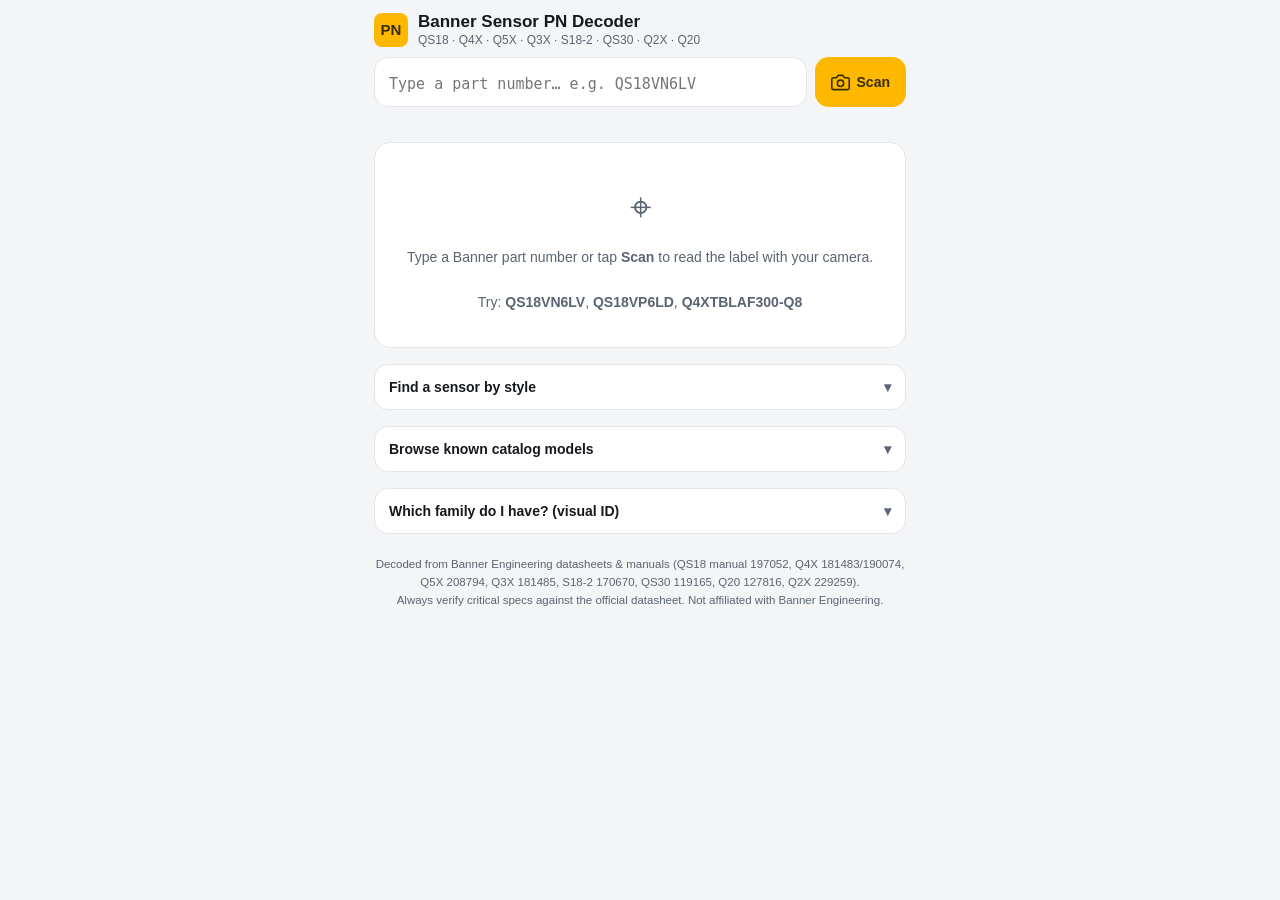
==== SensorDecoder.html @ 4985d1a1 "Rename banner-pn-decoder_2.html to SensorDecoder.html" ====
<!DOCTYPE html>
<html lang="en">
<head>
<meta charset="UTF-8">
<meta name="viewport" content="width=device-width, initial-scale=1.0, maximum-scale=1.0, user-scalable=no">
<meta name="theme-color" content="#111418">
<meta name="apple-mobile-web-app-capable" content="yes">
<meta name="apple-mobile-web-app-status-bar-style" content="black-translucent">
<meta name="apple-mobile-web-app-title" content="PN Decoder">
<title>Banner Sensor PN Decoder</title>
<style>
  :root{
    --bg:#f4f5f7; --card:#ffffff; --ink:#15181d; --ink2:#5a6472; --line:#e3e6ea;
    --accent:#ffb800; --accent-ink:#3a2e00;
    --laser:#d92f2f; --laser-bg:#fdeaea;
    --ir:#7a4fd3; --ir-bg:#f1ebfc;
    --red:#e06a10; --red-bg:#fdf0e4;
    --us:#0f7fa8; --us-bg:#e4f4fa;
    --unk:#5a6472; --unk-bg:#eef0f3;
    --ok:#1e8e4e; --warn:#b95000; --warn-bg:#fff3e8;
  }
  @media (prefers-color-scheme: dark){
    :root{
      --bg:#0f1216; --card:#191e25; --ink:#eef1f5; --ink2:#98a3b1; --line:#2a323c;
      --accent:#ffb800; --accent-ink:#3a2e00;
      --laser:#ff6b6b; --laser-bg:#3a1d1d;
      --ir:#b394f2; --ir-bg:#2a2140;
      --red:#ffa050; --red-bg:#3a2a18;
      --us:#5cc4e8; --us-bg:#15303c;
      --unk:#98a3b1; --unk-bg:#232a33;
      --ok:#4ecb7f; --warn:#ffb173; --warn-bg:#3a2a18;
    }
  }
  *{box-sizing:border-box; -webkit-tap-highlight-color:transparent;}
  html,body{margin:0; padding:0; background:var(--bg); color:var(--ink);
    font-family:-apple-system,BlinkMacSystemFont,"Segoe UI",Roboto,Helvetica,Arial,sans-serif;}
  .wrap{max-width:560px; margin:0 auto; padding:0 14px 60px;}
  header{position:sticky; top:0; z-index:10; background:var(--bg);
    padding:calc(env(safe-area-inset-top,0px) + 12px) 0 10px;}
  .brand{display:flex; align-items:center; gap:10px; margin-bottom:10px;}
  .logo{width:34px;height:34px;border-radius:8px;background:var(--accent);
    display:flex;align-items:center;justify-content:center;font-weight:800;color:var(--accent-ink);font-size:15px;}
  .brand h1{font-size:17px;margin:0;font-weight:700;}
  .brand .sub{font-size:12px;color:var(--ink2);margin-top:1px;}
  .inputrow{display:flex; gap:8px;}
  .field{flex:1; position:relative;}
  input#pn{width:100%; font-size:19px; font-weight:600; letter-spacing:.5px;
    padding:13px 38px 13px 14px; border-radius:14px; border:1.5px solid var(--line);
    background:var(--card); color:var(--ink); outline:none; text-transform:uppercase;
    font-family:ui-monospace,SFMono-Regular,Menlo,monospace;}
  input#pn:focus{border-color:var(--accent);}
  input#pn::placeholder{ text-transform:none; font-family:inherit; font-weight:400; font-size:15px; letter-spacing:0;}
  .clearbtn{position:absolute; right:6px; top:50%; transform:translateY(-50%);
    border:0; background:var(--unk-bg); color:var(--ink2); width:26px;height:26px;border-radius:50%;
    font-size:14px; display:none; align-items:center; justify-content:center;}
  .scanbtn{border:0; border-radius:14px; background:var(--accent); color:var(--accent-ink);
    font-weight:700; font-size:14px; padding:0 16px; display:flex; align-items:center; gap:7px;}
  .scanbtn svg{width:19px;height:19px;}
  .hint{font-size:12px; color:var(--ink2); margin:8px 2px 0;}
  .card{background:var(--card); border:1px solid var(--line); border-radius:16px;
    padding:16px; margin-top:14px;}
  .famline{display:flex; align-items:center; gap:8px; flex-wrap:wrap; margin-bottom:4px;}
  .famname{font-weight:700; font-size:15px;}
  .badge{font-size:11px; font-weight:700; padding:3px 8px; border-radius:20px;}
  .badge.ok{background:color-mix(in srgb, var(--ok) 15%, transparent); color:var(--ok);}
  .badge.gen{background:var(--unk-bg); color:var(--ink2);}
  .famdesc{font-size:12.5px; color:var(--ink2); margin-bottom:12px; line-height:1.45;}
  .tiles{display:grid; grid-template-columns:1fr; gap:8px;}
  @media(min-width:400px){ .tiles{grid-template-columns:1fr 1fr;} .tile.mode{grid-column:1 / -1;} }
  .tile{border-radius:13px; padding:11px 13px; background:var(--unk-bg); border:1px solid transparent;}
  .tile .k{font-size:10.5px; font-weight:700; letter-spacing:.8px; text-transform:uppercase; opacity:.75; margin-bottom:3px;}
  .tile .v{font-size:17px; font-weight:750; line-height:1.25;}
  .tile .d{font-size:12px; margin-top:2px; opacity:.8;}
  .tile.mode{background:color-mix(in srgb, var(--accent) 14%, var(--card)); border-color:color-mix(in srgb, var(--accent) 40%, transparent);}
  .tile.light-laser{background:var(--laser-bg); color:var(--laser);}
  .tile.light-ir{background:var(--ir-bg); color:var(--ir);}
  .tile.light-red{background:var(--red-bg); color:var(--red);}
  .tile.light-us{background:var(--us-bg); color:var(--us);}
  .tile.light-unk{background:var(--unk-bg); color:var(--ink2);}
  .rows{margin-top:12px; border-top:1px solid var(--line);}
  .row{display:flex; justify-content:space-between; gap:14px; padding:9px 2px; border-bottom:1px solid var(--line); font-size:13.5px;}
  .row .rk{color:var(--ink2); flex:0 0 auto;}
  .row .rv{text-align:right; font-weight:550;}
  .warnbox{margin-top:12px; background:var(--warn-bg); color:var(--warn);
    border-radius:12px; padding:10px 12px; font-size:13px; line-height:1.45;}
  .segs{display:flex; flex-wrap:wrap; gap:6px; margin-top:13px;}
  .seg{background:var(--unk-bg); border-radius:10px; padding:6px 9px; font-size:12px; line-height:1.3;}
  .seg b{font-family:ui-monospace,SFMono-Regular,Menlo,monospace; font-size:12.5px; display:block;}
  .seg span{color:var(--ink2); font-size:11px;}
  .empty{ text-align:center; color:var(--ink2); padding:34px 20px; font-size:14px; line-height:1.6;}
  .empty .big{font-size:38px; margin-bottom:8px;}
  .sugg h3, .listwrap h3{font-size:13px; margin:0 0 8px; color:var(--ink2); font-weight:650;}
  .suggitem, .modelitem{display:block; width:100%; text-align:left; border:1px solid var(--line);
    background:var(--card); border-radius:12px; padding:10px 12px; margin-bottom:7px; color:var(--ink);}
  .suggitem b, .modelitem b{font-family:ui-monospace,SFMono-Regular,Menlo,monospace; font-size:14px;}
  .suggitem span, .modelitem span{display:block; font-size:12px; color:var(--ink2); margin-top:2px;}
  details{margin-top:16px; background:var(--card); border:1px solid var(--line); border-radius:14px; padding:4px 14px;}
  details summary{font-size:14px; font-weight:650; padding:10px 0; cursor:pointer; list-style:none; display:flex; justify-content:space-between; align-items:center;}
  details summary::after{content:"▾"; color:var(--ink2);}
  details[open] summary::after{content:"▴";}
  details .inner{padding:2px 0 12px;}
  .famhelp p{font-size:13px; line-height:1.55; margin:0 0 10px; color:var(--ink);}
  .famhelp b{color:var(--ink);}
  .searchbox{width:100%; padding:9px 12px; font-size:14px; border-radius:10px; border:1px solid var(--line);
    background:var(--bg); color:var(--ink); outline:none; margin-bottom:9px;}
  footer{margin-top:22px; font-size:11.5px; color:var(--ink2); line-height:1.55; text-align:center;}
  /* doc links */
  .links{display:flex; gap:8px; margin-top:13px; flex-wrap:wrap;}
  .linkbtn{flex:1 1 45%; text-align:center; text-decoration:none; font-size:13px; font-weight:650;
    padding:11px 10px; border-radius:12px; background:var(--unk-bg); color:var(--ink);
    border:1px solid var(--line); white-space:nowrap;}
  /* finder chips */
  .chips{display:flex; flex-wrap:wrap; gap:6px; margin:4px 0 2px;}
  .chip{border:1px solid var(--line); background:var(--card); color:var(--ink2);
    border-radius:20px; padding:6px 12px; font-size:12.5px; font-weight:600;}
  .chip.on{background:var(--accent); color:var(--accent-ink); border-color:var(--accent);}
  .grouplabel{font-size:10.5px; font-weight:700; letter-spacing:.7px; text-transform:uppercase;
    color:var(--ink2); margin:12px 2px 5px;}
  .patternbox{background:var(--unk-bg); border-radius:12px; padding:10px 12px;
    font-size:12.5px; line-height:1.6; margin:12px 0 10px; color:var(--ink);}
  .patternbox code{font-family:ui-monospace,SFMono-Regular,Menlo,monospace; font-weight:700; font-size:12px;}
  .patternbox .pl{color:var(--ink2);}
  .findercount{font-size:12px; color:var(--ink2); margin:4px 2px 8px;}
  /* history chips */
  .hist{display:flex; gap:6px; overflow-x:auto; margin-top:9px; padding-bottom:2px; scrollbar-width:none;}
  .hist::-webkit-scrollbar{display:none;}
  .hist button{flex:0 0 auto; border:1px solid var(--line); background:var(--card); color:var(--ink2);
    border-radius:20px; padding:5px 11px; font-size:12px; font-family:ui-monospace,Menlo,monospace;}
  /* scanner overlay */
  #scanner{position:fixed; inset:0; background:#000; z-index:100; display:none; flex-direction:column;}
  #scanner.open{display:flex;}
  #scanner video{position:absolute; inset:0; width:100%; height:100%; object-fit:cover;}
  .shade{position:absolute; left:0; right:0; background:rgba(0,0,0,.55);}
  .shade.top{top:0; height:39%;}
  .shade.bot{bottom:0; height:39%;}
  .shade.left{top:39%; height:22%; left:0; width:5%;}
  .shade.right{top:39%; height:22%; right:0; width:5%; left:auto;}
  .guide{position:absolute; top:39%; left:5%; width:90%; height:22%;
    border:2.5px solid var(--accent); border-radius:12px;}
  .scanui{position:absolute; left:0; right:0; bottom:0; padding:0 20px calc(env(safe-area-inset-bottom,0px) + 26px);
    display:flex; flex-direction:column; align-items:center; gap:14px;}
  #scanstatus{color:#fff; font-size:13.5px; text-align:center; background:rgba(0,0,0,.55);
    padding:8px 14px; border-radius:20px; max-width:92%;}
  .snap{width:72px; height:72px; border-radius:50%; border:5px solid #fff; background:var(--accent);}
  .snap:disabled{opacity:.5;}
  .closescan{position:absolute; top:calc(env(safe-area-inset-top,0px) + 14px); right:16px;
    width:38px; height:38px; border-radius:50%; border:0; background:rgba(0,0,0,.55); color:#fff; font-size:17px;}
  .scantip{position:absolute; top:calc(env(safe-area-inset-top,0px) + 18px); left:16px; right:66px;
    color:#fff; font-size:13px; text-shadow:0 1px 3px rgba(0,0,0,.8);}
</style>
</head>
<body>
<div class="wrap">
  <header>
    <div class="brand">
      <div class="logo">PN</div>
      <div>
        <h1>Banner Sensor PN Decoder</h1>
        <div class="sub">QS18 · Q4X · Q5X · Q3X · S18-2 · QS30 · Q2X · Q20</div>
      </div>
    </div>
    <div class="inputrow">
      <div class="field">
        <input id="pn" placeholder="Type a part number… e.g. QS18VN6LV" autocomplete="off" autocorrect="off" autocapitalize="characters" spellcheck="false">
        <button class="clearbtn" id="clearbtn" aria-label="Clear">✕</button>
      </div>
      <button class="scanbtn" id="scanopen">
        <svg viewBox="0 0 24 24" fill="none" stroke="currentColor" stroke-width="2" stroke-linecap="round" stroke-linejoin="round"><path d="M23 19a2 2 0 0 1-2 2H3a2 2 0 0 1-2-2V8a2 2 0 0 1 2-2h4l2-3h6l2 3h4a2 2 0 0 1 2 2z"/><circle cx="12" cy="13" r="4"/></svg>
        Scan
      </button>
    </div>
    <div class="hist" id="hist"></div>
  </header>

  <div id="out"></div>

  <details id="finder">
    <summary>Find a sensor by style</summary>
    <div class="inner">
      <div class="grouplabel">Sensing style</div><div class="chips" data-group="style"></div>
      <div class="grouplabel">Light source</div><div class="chips" data-group="light"></div>
      <div class="grouplabel">Output</div><div class="chips" data-group="out"></div>
      <div class="grouplabel">Family</div><div class="chips" data-group="fam"></div>
      <div class="grouplabel">Connection</div><div class="chips" data-group="conn"></div>
      <div id="patternhint"></div>
      <div class="findercount" id="findercount"></div>
      <div id="finderresults"></div>
    </div>
  </details>

  <details id="browse">
    <summary>Browse known catalog models</summary>
    <div class="inner listwrap">
      <input class="searchbox" id="modelsearch" placeholder="Filter… e.g. laser, retro, QS18, FF" autocomplete="off">
      <div id="modellist"></div>
    </div>
  </details>

  <details>
    <summary>Which family do I have? (visual ID)</summary>
    <div class="inner famhelp">
      <p><b>QS18</b> — small rectangular “wedge” body with an 18 mm threaded lens nose (fits M18 brackets). No display. The workhorse mini photoelectric.</p>
      <p><b>S18-2</b> — smooth 18 mm threaded plastic <b>barrel/cylinder</b> with lock nuts, lens on the end face.</p>
      <p><b>Q4X</b> — blocky right-angle body in polished <b>stainless steel</b> with an angled face carrying a red digit display and 3 buttons.</p>
      <p><b>Q5X</b> — like a <b>larger black-plastic Q4X</b>: display + 3 buttons, bright laser spot, rotatable M12 base.</p>
      <p><b>Q3X</b> — the <b>smallest of the display trio</b>: compact metal-look rectangle, small red display, 2 buttons.</p>
      <p><b>QS30</b> — mid-size rectangular WORLD-BEAM “flat-pack”, big front lens pair, much larger than QS18, no display.</p>
      <p><b>Q2X</b> — <b>miniature</b> flat rectangle (thumbnail-size), thin cable or M8 pigtail, no display.</p>
      <p><b>Q20</b> — small flat low-cost rectangle, between Q2X and QS18 in size, side mounting holes, no display.</p>
    </div>
  </details>

  <footer>
    Decoded from Banner Engineering datasheets &amp; manuals (QS18 manual 197052, Q4X 181483/190074, Q5X 208794, Q3X 181485, S18-2 170670, QS30 119165, Q20 127816, Q2X 229259).<br>
    Always verify critical specs against the official datasheet. Not affiliated with Banner Engineering.
  </footer>
</div>

<div id="scanner">
  <video id="video" playsinline autoplay muted></video>
  <div class="shade top"></div><div class="shade bot"></div><div class="shade left"></div><div class="shade right"></div>
  <div class="guide"></div>
  <div class="scantip">Line the printed model number up inside the box, hold steady, then tap the button.</div>
  <button class="closescan" id="scanclose">✕</button>
  <div class="scanui">
    <div id="scanstatus">Starting camera…</div>
    <button class="snap" id="snap" aria-label="Capture"></button>
  </div>
</div>

<script>
"use strict";
/* ================= LIGHT SOURCE HELPERS ================= */
const L = {
  IR: (nm) => ({kind:'ir', label:'Infrared LED', detail:(nm?nm+' nm · ':'')+'invisible beam'}),
  RED: (nm) => ({kind:'red', label:'Visible red LED', detail:(nm?nm+' nm':'red LED')}),
  L1: (nm) => ({kind:'laser', label:'LASER · Class 1', detail:(nm||655)+' nm visible red'}),
  L2: (nm) => ({kind:'laser', label:'LASER · Class 2', detail:(nm||655)+' nm visible red'}),
  US: () => ({kind:'us', label:'Ultrasonic', detail:'sound waves — no light'}),
  UNK: () => ({kind:'unk', label:'See datasheet', detail:'light source varies'})
};

/* ================= QS18 DATA ================= */
const QS18_MODES = {
  R:    {m:'Opposed (through-beam) — receiver', r:'20 m', l:L.IR(940), note:'Pairs with QS186E / QS186EV / QS186LE emitter'},
  RB:   {m:'Opposed (through-beam) — short-range receiver', r:'3 m', l:L.IR(940), note:'Pairs with QS186EB emitter'},
  LV:   {m:'Retroreflective (non-polarized)', r:'6.5 m', l:L.RED(628)},
  LP:   {m:'Polarized retroreflective', r:'3.5 m', re:'3.5 m', l:L.RED(630)},
  LLP:  {m:'Polarized retroreflective — LASER', r:'0.1–10 m', l:L.L1(650)},
  XLP:  {m:'Clear object detection (coaxial polarized retro)', r:'3 m', l:L.RED(625)},
  XLPC: {m:'Clear object detection — TEACH', r:'3 m', l:L.RED(625), expertOnly:true},
  CV15: {m:'Convergent beam', r:'16 mm focus', l:L.RED(630)},
  CV45: {m:'Convergent beam', r:'43 mm focus', l:L.RED(630)},
  D:    {m:'Diffuse (proximity)', r:'450 mm', re:'800 mm', l:L.IR(940)},
  DB:   {m:'Diffuse — flush front lens', r:'450 mm', re:'500 mm', l:L.IR(940)},
  DL:   {m:'Diffuse — long range', r:'600 mm', l:L.IR(940)},
  DVS:  {m:'Diffuse — visible spot', r:'250 mm', l:L.RED(630)},
  DV:   {m:'Diffuse — visible red', r:'600 mm', l:L.RED(660), expertOnly:true},
  W:    {m:'Divergent diffuse (wide beam)', r:'100 mm', re:'300 mm', l:L.IR(940)},
  DXL:  {m:'Diffuse — extended range', r:'1 m', l:L.IR(850), wOnly:true},
  FF50: {m:'Fixed-field (background suppression)', r:'50 mm cutoff', l:L.RED(630)},
  FF100:{m:'Fixed-field (background suppression)', r:'100 mm cutoff', l:L.RED(630)},
  FF125:{m:'Fixed-field (background suppression)', r:'125 mm cutoff', l:L.RED(630), note:'Catalog models are PNP only'},
  FF150:{m:'Fixed-field (background suppression)', r:'150 mm cutoff', l:L.RED(630)},
  AF100:{m:'Adjustable-field background suppression', r:'cutoff adj. 20–100 mm', l:L.RED(660)},
  AF120:{m:'Adjustable-field background suppression', r:'cutoff adj. 30–120 mm', l:L.RED(640)},
  AF250:{m:'Adjustable-field background suppression', r:'cutoff adj. 30–250 mm', l:L.RED(640)},
  AF300:{m:'Adjustable-field background suppression', r:'cutoff adj. 30–300 mm', l:L.RED(640)},
  LAF250:{m:'Adjustable-field BGS — LASER', r:'cutoff adj. 50–250 mm', l:L.L2(658)},
  LAF:  {m:'Adjustable-field BGS — LASER', r:'cutoff adj. 30–150 mm', l:L.L1(650)},
  LD:   {m:'Diffuse — LASER', r:'300 mm (≈1 mm spot at focus)', l:L.L1(650)},
  F:    {m:'Fiber-optic amplifier — glass fibers', r:'depends on fiber', l:L.IR(940)},
  FP:   {m:'Fiber-optic amplifier — plastic fibers', r:'depends on fiber', l:L.RED(660)}
};
const QS18_MODE_ORDER = ['LAF250','XLPC','AF100','AF120','AF250','AF300','FF100','FF125','FF150','LLP','LAF','XLP','CV15','CV45','DVS','DXL','FF50','DB','DL','DV','LD','LP','LV','RB','FP','F','D','R','W'];
const QS18_EMITTERS = {
  E:  {m:'Opposed (through-beam) — emitter', r:'20 m beam', l:L.IR(940)},
  EV: {m:'Opposed — emitter, visible', r:'20 m beam', l:L.RED(624)},
  EB: {m:'Opposed — short-range emitter', r:'3 m beam', l:L.IR(940)},
  LE: {m:'Opposed — LASER emitter', r:'up to 30 m beam', l:L.L1(650), note:'Small precise spot'}
};
const QS18_OUT = {
  VN:'NPN (sinking) ×2 — complementary NO + NC',
  VP:'PNP (sourcing) ×2 — complementary NO + NC',
  EN:'NPN — Expert TEACH (button + remote teach)',
  EP:'PNP — Expert TEACH (button + remote teach)',
  EK:'IO-Link + push-pull — Expert TEACH',
  K :'IO-Link (smart sensor profile)',
  AB:'Bipolar (1 NPN + 1 PNP) — light operate',
  RB:'Bipolar (1 NPN + 1 PNP) — dark operate'
};
const QS18_EXPERT_OK = new Set(['D','DB','W','DV','LP','XLPC','CV15','CV45','FP','F','AF120','AF250']);
const QD = {
  '':'Integral 2 m PVC cable',
  'W/30':'Integral 9 m (30 ft) cable',
  Q:'150 mm pigtail → 4-pin M8 (Pico) QD',
  Q5:'150 mm pigtail → 4-pin M12 (Euro) QD',
  Q7:'Integral 4-pin M8 (Pico) QD',
  Q8:'Integral 4-pin M12 (Euro) QD',
  Q9:'Integral 4-pin M8 QD (snap-fit)',
  Q1:'Special-order connector variant',
  Q2:'150 mm pigtail → 4-pin ½"-20UNF QD',
  C1:'2 m 600 V-rated PVC cable',
  QPMA:'150 mm PUR pigtail → 4-pin M12 QD'
};

/* ================= OTHER FAMILY DATA ================= */
const S18_MODES = {
  EL:{m:'Opposed — emitter', r:'25 m beam', l:L.UNK(), na:true},
  ES:{m:'Opposed — emitter with power adjust', r:'25 m beam', l:L.UNK(), na:true},
  EJ:{m:'Opposed — emitter with beam-inhibit input', r:'25 m beam', l:L.UNK(), na:true},
  RL:{m:'Opposed — receiver', r:'25 m', l:L.UNK()},
  RS:{m:'Opposed — receiver with sensitivity pot', r:'25 m', l:L.UNK()},
  LPC:{m:'Polarized retroreflective (with pot)', r:'6 m', l:L.RED()},
  LP:{m:'Polarized retroreflective', r:'6 m', l:L.RED()},
  LV:{m:'Retroreflective (non-polarized, with adjust)', r:'7.5 m', l:L.RED()},
  DL:{m:'Diffuse — long range', r:'750 mm', l:L.UNK()},
  DS:{m:'Diffuse — short range (with pot)', r:'300 mm', l:L.UNK()},
  FF30:{m:'Fixed-field (background suppression)', r:'30 mm cutoff', l:L.RED()},
  FF50:{m:'Fixed-field (background suppression)', r:'50 mm cutoff', l:L.RED()},
  FF75:{m:'Fixed-field (background suppression)', r:'75 mm cutoff', l:L.RED()},
  FF100:{m:'Fixed-field (background suppression)', r:'100 mm cutoff', l:L.RED()},
  FF150:{m:'Fixed-field (background suppression)', r:'150 mm cutoff', l:L.RED()},
  FF200:{m:'Fixed-field (background suppression)', r:'200 mm cutoff', l:L.RED()}
};
const QS30_MODES = {
  ELVC:{m:'Clear object detection — retro, TEACH', r:'100 mm – 2 m', l:L.RED(660), note:'“Expert” TEACH model'},
  EXH2O:{m:'Opposed — high-power emitter, water detection', r:'213 m beam', l:L.IR(), na:true},
  LLPC:{m:'Polarized retro — LASER, low-contrast TEACH', r:'0.2–18 m', l:L.L1(), note:'For small / partial-beam targets, thread break'},
  AFF400:{m:'Adjustable foreground suppression', r:'400 mm', l:L.RED()},
  FF200:{m:'Fixed-field (background suppression)', r:'200 mm cutoff', l:L.RED()},
  FF400:{m:'Fixed-field (background suppression)', r:'400 mm cutoff', l:L.RED()},
  FF600:{m:'Fixed-field (background suppression)', r:'600 mm cutoff', l:L.RED()},
  AF600:{m:'Adjustable-field background suppression', r:'cutoff adj. 50–600 mm', l:L.RED()},
  EDV:{m:'Diffuse — visible red, TEACH', r:'≈1.4 m', l:L.RED(), note:'“Expert” TEACH model'},
  ARX:{m:'Opposed — high-power receiver (light operate)', r:'213 m', l:L.IR()},
  RRX:{m:'Opposed — high-power receiver (dark operate)', r:'213 m', l:L.IR()},
  LLP:{m:'Polarized retroreflective — LASER', r:'0.2–18 m', l:L.L1()},
  LDL:{m:'Diffuse — LASER, long range', r:'800 mm', l:L.L2()},
  EX:{m:'Opposed — high-power emitter', r:'213 m beam', l:L.IR(), na:true},
  LD:{m:'Diffuse — LASER', r:'400 mm', l:L.L1()},
  LP:{m:'Polarized retroreflective', r:'8 m', l:L.RED()},
  LV:{m:'Retroreflective (non-polarized)', r:'12 m', l:L.RED()},
  AF:{m:'Adjustable-field background suppression', r:'cutoff adj. 50–300 mm', l:L.RED()},
  E:{m:'Opposed — emitter', r:'60 m beam', l:L.IR(), na:true},
  R:{m:'Opposed — receiver', r:'60 m', l:L.IR()},
  D:{m:'Diffuse (proximity)', r:'1 m', l:L.IR()}
};
const QS30_ORDER = ['ELVC','EXH2O','LLPC','AFF400','FF200','FF400','FF600','AF600','EDV','ARX','RRX','LLP','LDL','EX','LD','LP','LV','AF','E','R','D'];
const Q2X_MODES = {
  FFVS30:{m:'Fixed-field BGS — small variable spot', r:'30 mm cutoff', l:L.RED(645)},
  FFVS50:{m:'Fixed-field BGS — small variable spot', r:'50 mm cutoff', l:L.RED(645)},
  FF15:{m:'Fixed-field (background suppression)', r:'15 mm cutoff', l:L.RED(645)},
  FF30:{m:'Fixed-field (background suppression)', r:'30 mm cutoff', l:L.RED(645)},
  FF50:{m:'Fixed-field (background suppression)', r:'50 mm cutoff', l:L.RED(645)},
  FF75:{m:'Fixed-field (background suppression)', r:'75 mm cutoff', l:L.RED(645)},
  AF150:{m:'Adjustable-field background suppression', r:'cutoff adj. 18–150 mm', l:L.RED()},
  LAF100:{m:'Adjustable-field BGS — LASER', r:'cutoff adj. 18–100 mm', l:L.L1()},
  LAF2IR:{m:'Laser measurement — infrared', r:'20–2000 mm', l:{kind:'laser', label:'LASER · Class 1 (IR)', detail:'940 nm — invisible'}},
  LAF3IR:{m:'Laser measurement — infrared', r:'20–3000 mm', l:{kind:'laser', label:'LASER · Class 1 (IR)', detail:'940 nm — invisible'}},
  LPF:{m:'Polarized retroreflective', r:'see datasheet', l:L.RED()},
  R:{m:'Opposed — receiver', r:'3 m', l:L.RED()}
};
const Q20_MODES = {
  RL:{m:'Opposed — receiver (long range)', r:'20 m', l:L.IR(), note:'Pairs with Q20EL emitter'},
  R:{m:'Opposed — receiver', r:'12 m', l:L.RED(), note:'Pairs with Q20E emitter'},
  LP:{m:'Polarized retroreflective', r:'4 m', l:L.RED()},
  LV:{m:'Retroreflective (non-polarized)', r:'6 m', l:L.RED()},
  DVS:{m:'Diffuse — small visible spot', r:'250 mm', l:L.RED()},
  DXL:{m:'Diffuse — extra-long range', r:'1.5 m', l:L.UNK()},
  DL:{m:'Diffuse — long range', r:'800 mm', l:L.UNK()},
  D:{m:'Diffuse (proximity)', r:'250 mm', l:L.UNK()},
  FF50:{m:'Fixed-field (background suppression)', r:'50 mm cutoff', l:L.RED()},
  FF100:{m:'Fixed-field (background suppression)', r:'100 mm cutoff', l:L.RED()},
  FF150:{m:'Fixed-field (background suppression)', r:'150 mm cutoff', l:L.RED()}
};

/* ================= KNOWN CATALOG MODELS ================= */
const KNOWN = new Set(("QS186E QS186EQ8 QS186EV QS186EB QS186LE QS186LEQ8 QS18VN6R QS18VP6R QS18VP6RQ8 QS18VN6RB QS18VP6RB "+
"QS18VN6LV QS18VP6LV QS18VN6LVQ8 QS18VP6LVQ8 QS18VN6LP QS18VP6LP QS18VN6LPQ8 QS18VP6LPQ5 QS18RB6LPQ8 "+
"QS18VN6LLP QS18VP6LLP QS18VN6LLPQ8 QS18VP6LLPQ8 QS18VN6LD QS18VP6LD QS18VN6LDQ8 QS18VN6LAF QS18VP6LAF QS18VP6LAF250Q "+
"QS18VN6D QS18VP6D QS18VP6DQ8 QS18VN6DL QS18VP6DL QS18VP6DLQ8 QS18VN6DVS QS18VP6DVS QS18VN6DB QS18VP6DB "+
"QS18VN6W QS18VP6W QS18VP6WQ8 QS18VN6FF50 QS18VP6FF50 QS18VP6FF50Q8 QS18VN6FF100 QS18VP6FF100 QS18VP6FF100Q9 "+
"QS18VP6FF125 QS18VN6FF150 QS18VP6FF150 QS18VP6FF150Q8 QS18VN6AF100 QS18VP6AF100 QS18VP6AF100Q5 QS18VN6AF250 "+
"QS18VP6AF250 QS18VP6AF250Q8 QS18K6AF250Q8 QS18K6AF120Q8 QS18VN6AF300 QS18VP6AF300 QS18AB6AF300 "+
"QS18VN6CV15 QS18VP6CV15 QS18VN6CV45 QS18VP6CV45 QS18VN6F QS18VP6F QS18VN6FP QS18VP6FP "+
"QS18VN6XLP QS18VP6XLP QS18VP6XLPQ8 QS18EN6XLPC QS18EP6XLPC QS18EK6XLPC QS18EN6D QS18EP6D QS18EP6DQ8 "+
"QS18EN6LP QS18EP6LP QS18EP6LPQ8 QS18EN6LPQ8 QS18EN6DV QS18EP6DV QS18EP6DVQ5 QS18EK6LPQ8 QS18EK6DQ8 QS18EK6DVQ8 "+
"QS18EK6CV15Q8 QS18EK6CV45Q8 QS18EK6FPQ8 QS18UNA QS18UPA QS18UPAQ8 QS18UNAE QS18UPAE QS18WE QS18APWR QS18RPWLPQ2 QS18APWDXL "+
"Q4XTBLAF100-Q8 Q4XTBLAF300-Q8 Q4XTBLAF500-Q8 Q4XTBCOD300-Q8 Q4XTILAF100-Q8 Q4XTILAF300-Q8 Q4XTILAF500-Q8 Q4XTILAF600-Q8 "+
"Q4XTULAF100-Q8 Q4XTULAF300-Q8 Q4XTULAF500-Q8 Q4XTULAF600-Q8 Q4XTKLAF100-Q8 Q4XTKLAF300-Q8 Q4XTKLAF600-Q8 "+
"Q4XFKLAF110-Q8 Q4XFKLAF310-Q8 Q4XFKLAF610-Q8 Q4XFPLAF110-Q8 Q4XFPLAF310-Q8 Q4XFNLAF110-Q8 Q4XFNLAF310-Q8 Q4XFPCOD310-Q8 "+
"Q5XKLAF2000-Q8 Q5XKLAF3000-Q8 Q5XKLAF5000-Q8 Q5XKLAF10000-Q8 Q5XKLAF2000-Q8-JAM Q5XKLAF2000-Q8-PFM "+
"Q3XTBLD-Q8 Q3XTBLD50-Q8 Q3XTBLD100-Q8 Q3XTBLD150-Q8 Q3XTBLD200-Q8 "+
"S18-2NAEL-2M S18-2NAEL-Q8 S18-2NAES-Q8 S18-2NAEJ-2M S18-2VNRL-Q8 S18-2VPRL-Q8 S18-2VNRS-Q8 S18-2VPRS-Q8 "+
"S18-2VPLP-Q8 S18-2VNLP-2M S18-2VPLPC-Q8 S18-2VNLPC-2M S18-2VPLV-Q8 S18-2VNLV-2M S18-2VPDL-2M S18-2VPDL-Q8 S18-2VNDL-2M "+
"S18-2VPDS-Q8 S18-2VNDS-2M S18-2VPFF50-Q8 S18-2VPFF100-Q8 S18-2VNFF200-2M "+
"QS30E QS30EQ QS30R QS30RQ QS30EX QS30EXQ QS30ARX QS30ARXQ QS30RRX QS30RRXQ QS30LV QS30LVQ QS30LP QS30LPQ "+
"QS30LLP QS30LLPQ QS30LLPC QS30LLPCQ QS30D QS30DQ QS30LD QS30LDQ QS30LDL QS30LDLQ QS30ELVC QS30ELVCQ QS30ELVCQ5 "+
"QS30FF200 QS30FF400 QS30FF600 QS30AF600Q "+
"Q2XABFF30-Q Q2XABAF150-Q5 Q2XRBAF150-Q5 Q2XABLAF100-Q5 Q2XKLAF2IR-Q Q2XKLAF3IR-Q5 Q2XAPR-Q3 Q2XAPLPF-Q3 Q2XRPAF150-2M "+
"Q20E Q20EL Q20PR Q20NR Q20PRL Q20NRL Q20PLP Q20NLV Q20PDL Q20NDL Q20PFF100 Q20PLPQ7").split(/\s+/));

/* ================= PARSER ================= */
function seg(text, meaning){ return {t:text, d:meaning}; }

function stripSuffixes(pn, connSet){
  let cable9 = false, special = null, conn = '';
  let m = pn.match(/-(\d{3,5})$/);
  if(m){ special = m[1]; pn = pn.slice(0, -m[0].length); }
  if(/W\/30$/.test(pn)){ cable9 = true; pn = pn.replace(/\s*W\/30$/,''); }
  for(const c of connSet){
    if(pn.endsWith(c)){ conn = c; pn = pn.slice(0, -c.length); break; }
  }
  return {pn, conn, cable9, special};
}

function parseQS18(raw){
  const fam = {family:'QS18', famName:'WORLD-BEAM QS18', famDesc:'Miniature universal-housing photoelectric — rectangular body with 18 mm threaded lens nose, 10–30 V DC, IP67.'};
  const S = stripSuffixes(raw, ['QPMA','Q8','Q9','Q7','Q5','Q2','Q1','C1','Q']);
  let pn = S.pn;
  const segs = [seg('QS18','WORLD-BEAM QS18 series')];
  const notes = [], warns = [];
  let out=null, supply='10–30 V DC', modeInfo=null, modeCode=null, expert=false;

  // Emitters QS186x
  let m = pn.match(/^QS186(LE|EV|EB|E)(\d+)?$/);
  if(m){
    modeCode = m[1]; modeInfo = QS18_EMITTERS[m[1]];
    segs.push(seg('6','DC family'), seg(m[1], modeInfo.m));
    if(m[2]) { notes.push('Factory variant “'+m[2]+'” — base model shown'); segs.push(seg(m[2],'factory variant')); }
    out = 'None — emitter only (2-wire); use with a matching receiver';
  }
  // Ultrasonic
  else if((m = pn.match(/^QS18(UN|UP)A(E)?$/))){
    modeCode='ULTRASONIC';
    modeInfo = {m:'Ultrasonic proximity (TEACH)', r:'50–500 mm', l:L.US()};
    out = (m[1]==='UN'?'NPN (sinking)':'PNP (sourcing)') + ' — TEACH-mode ultrasonic';
    segs.push(seg(m[1], m[1]==='UN'?'Ultrasonic, NPN output':'Ultrasonic, PNP output'), seg('A','TEACH model'));
    if(m[2]){ notes.push('E = epoxy-encapsulated electronics'); segs.push(seg('E','epoxy-encapsulated')); }
    fam.famName = 'QS18U (ultrasonic)';
  }
  // Universal voltage W-series
  else if((m = pn.match(/^QS18(A|R)(N|P)W(.*)$/))){
    supply = m[2]==='N' ? '20–270 V AC/DC (N-MOSFET)' : '20–140 V AC/DC (P-MOSFET)';
    out = (m[2]==='N'?'N-MOSFET (sinking)':'P-MOSFET (sourcing)') + ' — ' + (m[1]==='A'?'light operate':'dark operate') + ', 3-wire';
    segs.push(seg(m[1], m[1]==='A'?'Light operate':'Dark operate'), seg(m[2], m[2]==='N'?'N-MOSFET sinking':'P-MOSFET sourcing'), seg('W','universal voltage AC/DC family'));
    const rest = m[3];
    modeCode = rest || 'R';
    modeInfo = QS18_MODES[rest] || (rest===''?null:null);
    if(rest==='R'){ modeInfo = {m:'Opposed (through-beam) — receiver', r:'see datasheet', l:L.IR()}; }
    if(!modeInfo){ return fail(fam, raw, 'Unrecognized W-series mode “'+rest+'”'); }
    segs.push(seg(rest, modeInfo.m));
    fam.famName = 'QS18 (universal voltage)';
  }
  else if(pn === 'QS18WE'){
    modeCode='E'; modeInfo = {m:'Opposed — emitter (universal voltage)', r:'see datasheet', l:L.IR()};
    out='None — emitter only'; supply='20–270 V AC/DC';
    segs.push(seg('W','universal voltage family'), seg('E','emitter'));
  }
  // Standard DC
  else if((m = pn.match(/^QS18(VN|VP|EN|EP|EK|AB|RB|K)6(.+)$/))){
    const oc = m[1]; out = QS18_OUT[oc];
    expert = (oc==='EN'||oc==='EP'||oc==='EK');
    segs.push(seg(oc, out), seg('6','DC solid-state family'));
    const rest = m[2];
    for(const code of QS18_MODE_ORDER){
      if(rest === code){ modeCode = code; modeInfo = QS18_MODES[code]; break; }
    }
    if(!modeInfo) return fail(fam, raw, 'Unrecognized QS18 sensing-mode code “'+rest+'”');
    segs.push(seg(modeCode, modeInfo.m));
    if(expert){
      fam.famName = 'QS18 Expert (TEACH)';
      if(!QS18_EXPERT_OK.has(modeCode)) warns.push('Heads-up: “'+modeCode+'” is not a standard Expert-series catalog mode — double-check this part number. (Opposed receivers, for example, are QS18Vx6R, not QS18Ex6R.)');
      if(modeInfo.re) modeInfo = Object.assign({}, modeInfo, {r:modeInfo.re});
    }
    if(modeInfo.expertOnly && !expert) warns.push('“'+modeCode+'” is normally an Expert (QS18Ex6…) mode.');
    if(modeCode==='FF125' && oc==='VN') warns.push('FF125 catalog models are PNP only — QS18VN6FF125 may not exist.');
  }
  else return fail(fam, raw, 'This QS18 part number doesn’t match the known nomenclature');

  if(S.conn){ segs.push(seg(S.conn, QD[S.conn]||'connector')); }
  if(S.cable9) segs.push(seg('W/30','9 m (30 ft) cable'));
  if(S.special){ segs.push(seg('-'+S.special,'customer-special / factory-modified variant')); notes.push('“-'+S.special+'” = customer-special variant; base function shown, specifics may differ.'); }

  return {ok:true, fam, segs, notes, warns,
    mode:modeInfo.m, range:modeInfo.r, light:modeInfo.l,
    output:out, supply, conn: connText(S), modeNote: modeInfo.note};
}

function connText(S){
  if(S.cable9) return QD['W/30'];
  return QD[S.conn] || QD[''];
}

function parseQ4X(raw){
  const fam = {family:'Q4X', famName:'Q4X (stainless laser distance)', famDesc:'Rugged 316L stainless-steel laser distance sensor with display, 10–30 V DC.'};
  const m = raw.match(/^Q4X(T|F)(B|N|P|I|U|K)(LAF|COD)(\d{3})-?Q8$/);
  if(!m) return fail(fam, raw, 'This Q4X part number doesn’t match the known nomenclature');
  const [_, hs, oc, mode, rng] = m;
  const housing = hs==='T' ? 'Standard housing — angled display + 3 buttons' : 'Flush-mount housing — flat face, IP69K';
  const minR = hs==='T' ? 25 : 35;
  const validT = ['100','300','500','600'], validF=['110','310','610'];
  const warns=[], notes=[];
  if((hs==='T'&&!validT.includes(rng)) || (hs==='F'&&!validF.includes(rng)))
    warns.push('Range “'+rng+'” is not a standard catalog range for the '+(hs==='T'?'standard':'flush')+' housing ('+(hs==='T'?validT:validF).join('/')+' mm).');
  const OUT = {B:'Bipolar discrete (1 NPN + 1 PNP) · 5-pin M12', N:'NPN ×1 · 4-pin M12', P:'PNP ×1 · 4-pin M12',
    I:'Analog 4–20 mA + 1 discrete · 5-pin M12', U:'Analog 0–10 V + 1 discrete · 5-pin M12', K:'Dual discrete + IO-Link · 4-pin M12'};
  const MODE = {LAF:'Laser distance — adjustable field (BGS/FGS)', COD:'Clear object detection — laser distance'};
  return {ok:true, fam,
    segs:[seg('Q4X','Q4X series'), seg(hs,housing), seg(oc,OUT[oc]), seg(mode,MODE[mode]), seg(rng,'max range '+rng+' mm'), seg('-Q8','integral M12 QD')],
    notes, warns, mode:MODE[mode], range:minR+'–'+rng+' mm', light:L.L1(655),
    output:OUT[oc], supply:'10–30 V DC', conn:'Integral M12 (Euro) QD', housing};
}

function parseQ5X(raw){
  const fam = {family:'Q5X', famName:'Q5X (high-power laser distance)', famDesc:'High-excess-gain laser distance sensor with display; handles dark or shiny targets, 10–30 V DC.'};
  const m = raw.match(/^Q5XKLAF(2000|3000|5000|10000)-?Q8(-JAM|-PFM)?$/);
  if(!m) return fail(fam, raw, 'This Q5X part number doesn’t match the known nomenclature');
  const rng = m[1]; const minR = (rng==='5000'||rng==='10000') ? 50 : 95;
  const notes=[];
  if(m[2]==='-JAM') notes.push('Factory-preconfigured for jam detection (dual mode).');
  if(m[2]==='-PFM') notes.push('Factory-preconfigured pulse-frequency-modulated (PFM) output.');
  return {ok:true, fam,
    segs:[seg('Q5X','Q5X series'), seg('K','dual discrete + IO-Link'), seg('LAF','laser adjustable field'), seg(rng,'max range '+rng+' mm'), seg('-Q8','rotatable M12 QD')].concat(m[2]?[seg(m[2],'preconfigured variant')]:[]),
    notes, warns:[], mode:'Laser distance — adjustable field (BGS/FGS)', range:minR+' mm – '+(Number(rng)/1000)+' m',
    light:L.L2(655), output:'Dual discrete + IO-Link (Ch1 IO-Link/push-pull, Ch2 PNP/multifunction)',
    supply:'10–30 V DC', conn:'Integral 4-pin M12 QD (rotates 270°)'};
}

function parseQ3X(raw){
  const fam = {family:'Q3X', famName:'Q3X (high-speed laser contrast)', famDesc:'Compact high-speed (250 µs) laser contrast sensor with display, 10–30 V DC.'};
  const m = raw.match(/^Q3XTBLD(50|100|150|200)?-?Q8$/);
  if(!m) return fail(fam, raw, 'This Q3X part number doesn’t match the known nomenclature');
  const cut = {50:'60',100:'120',150:'190',200:'280'}[m[1]];
  const range = m[1] ? ('0–'+m[1]+' mm (BGS cutoff '+cut+' mm)') : '0–300 mm (contrast only, no BGS)';
  return {ok:true, fam,
    segs:[seg('Q3X','Q3X series'), seg('T','standard display housing'), seg('B','bipolar NPN + PNP'), seg('LD'+(m[1]||''), m[1]?'laser diffuse w/ background suppression':'laser diffuse — contrast/intensity'), seg('-Q8','integral 5-pin M12 QD')],
    notes:[], warns:[], mode:'Laser contrast / diffuse' + (m[1]?' with background suppression':''), range,
    light:L.L2(655), output:'Bipolar (1 NPN + 1 PNP)', supply:'10–30 V DC', conn:'Integral 5-pin M12 QD'};
}

function parseS18(raw){
  const fam = {family:'S18-2', famName:'WORLD-BEAM S18-2', famDesc:'18 mm threaded-barrel photoelectric (2nd generation), 10–30 V DC.'};
  const m = raw.match(/^S18-?2(NA|VN|VP)(EL|ES|EJ|RL|RS|LPC|LP|LV|DL|DS|FF30|FF50|FF75|FF100|FF150|FF200)(?:-(2M|9M|Q8|Q5|Q3))?$/);
  if(!m) return fail(fam, raw, 'This S18-2 part number doesn’t match the known nomenclature');
  const [_, oc, mode, cn] = m;
  const mi = S18_MODES[mode];
  const warns=[];
  if(oc==='NA' && !mi.na) warns.push('“NA” (no output) is only used on emitters — check this part number.');
  if(oc!=='NA' && mi.na) warns.push('Emitter modes normally use “NA” (no output) — check this part number.');
  const out = oc==='NA' ? 'None — emitter only' : (oc==='VN'?'NPN (sinking) ×2 — complementary':'PNP (sourcing) ×2 — complementary');
  const CONN = {'2M':'Integral 2 m PVC cable','9M':'Integral 9 m cable','Q8':'Integral 4-pin M12 (Euro) QD','Q5':'150 mm pigtail → 4-pin M12 QD','Q3':'M8 (Pico) QD variant'};
  return {ok:true, fam,
    segs:[seg('S18-2','WORLD-BEAM S18-2 barrel'), seg(oc, oc==='NA'?'no output (emitter)':(oc==='VN'?'NPN complementary':'PNP complementary')), seg(mode, mi.m)].concat(cn?[seg('-'+cn, CONN[cn])]:[]),
    notes: mi.note?[mi.note]:[], warns, mode:mi.m, range:mi.r, light:mi.l,
    output:out, supply:'10–30 V DC', conn: cn?CONN[cn]:'Integral 2 m cable'};
}

function parseQS30(raw){
  const fam = {family:'QS30', famName:'WORLD-BEAM QS30', famDesc:'Long-range rectangular photoelectric, 10–30 V DC, bipolar NPN + PNP outputs.'};
  const S = stripSuffixes(raw.replace(/^QS30/,''), []); // handle W/30 + special on remainder
  let rest = S.pn;
  let conn='';
  if(rest.endsWith('Q5')){ conn='Q5'; rest=rest.slice(0,-2); }
  else if(rest.endsWith('Q') && !QS30_MODES[rest]){ conn='Q'; rest=rest.slice(0,-1); }
  let mi=null, mc=null;
  for(const code of QS30_ORDER){ if(rest===code){ mc=code; mi=QS30_MODES[code]; break; } }
  if(!mi) return fail(fam, raw, 'This QS30 part number doesn’t match the known nomenclature');
  const out = mi.na ? 'None — emitter only' : 'Bipolar (1 NPN + 1 PNP)';
  const CONN = {'':'Integral 2 m cable (5-wire)','Q':'Integral 5-pin M12 (Euro) QD','Q5':'150 mm pigtail → M12 QD'};
  const segs=[seg('QS30','WORLD-BEAM QS30 series'), seg(mc, mi.m)];
  if(conn) segs.push(seg(conn, CONN[conn]));
  if(S.cable9) segs.push(seg('W/30','9 m (30 ft) cable'));
  return {ok:true, fam, segs, notes: mi.note?[mi.note]:[], warns:[],
    mode:mi.m, range:mi.r, light:mi.l, output:out, supply:'10–30 V DC',
    conn: S.cable9 ? 'Integral 9 m cable' : CONN[conn]};
}

function parseQ2X(raw){
  const fam = {family:'Q2X', famName:'Q2X (miniature)', famDesc:'Miniature flat-body photoelectric, 10–30 V DC.'};
  const m = raw.match(/^Q2X(?:(A|R)(B|P|N)|(K))(FFVS30|FFVS50|FF15|FF30|FF50|FF75|AF150|LAF100|LAF2IR|LAF3IR|LPF|R)(?:-(2M|Q5|Q3|Q))?$/);
  if(!m) return fail(fam, raw, 'This Q2X part number doesn’t match the known nomenclature');
  const lo = m[1], oc = m[2]||m[3], mode = m[4], cn = m[5];
  const mi = Q2X_MODES[mode];
  const OUT = {B:'Bipolar (1 NPN + 1 PNP)', P:'PNP ×1', N:'NPN ×1', K:'IO-Link + PNP dual channel'};
  const CONN = {'2M':'Integral 2 m cable','Q':'150 mm pigtail → 4-pin M8 QD','Q3':'150 mm pigtail → 3-pin M8 QD','Q5':'150 mm pigtail → 4-pin M12 QD'};
  const segs=[seg('Q2X','Q2X series')];
  if(lo) segs.push(seg(lo, lo==='A'?'light operate':'dark operate'));
  segs.push(seg(oc, OUT[oc]), seg(mode, mi.m));
  if(cn) segs.push(seg('-'+cn, CONN[cn]));
  return {ok:true, fam, segs, notes:[], warns:[], mode:mi.m, range:mi.r, light:mi.l,
    output:OUT[oc] + (lo ? (' — '+(lo==='A'?'light operate':'dark operate')) : ''), supply:'10–30 V DC',
    conn: cn?CONN[cn]:'Integral 2 m cable'};
}

function parseQ20(raw){
  const fam = {family:'Q20', famName:'WORLD-BEAM Q20', famDesc:'Compact low-cost flat-body photoelectric, 10–30 V DC, single output.'};
  const S = stripSuffixes(raw.replace(/^Q20/,''), ['QPMA','Q7','Q5','Q']);
  let rest = S.pn;
  let m = rest.match(/^(E|EL)$/);
  if(m){
    const em = m[1]==='E' ? {m:'Opposed — emitter (visible red)', r:'12 m beam', l:L.RED()} : {m:'Opposed — emitter (infrared)', r:'20 m beam', l:L.IR()};
    return {ok:true, fam, segs:[seg('Q20','WORLD-BEAM Q20'), seg(m[1], em.m)].concat(S.conn?[seg(S.conn, QD[S.conn])]:[]),
      notes:[], warns:[], mode:em.m, range:em.r, light:em.l, output:'None — emitter only', supply:'10–30 V DC', conn:connText(S)};
  }
  m = rest.match(/^(P|N)(RL|R|LP|LV|DVS|DXL|DL|D|FF50|FF100|FF150)$/);
  if(!m) return fail(fam, raw, 'This Q20 part number doesn’t match the known nomenclature');
  const mi = Q20_MODES[m[2]];
  return {ok:true, fam,
    segs:[seg('Q20','WORLD-BEAM Q20'), seg(m[1], m[1]==='P'?'PNP output':'NPN output'), seg(m[2], mi.m)].concat(S.conn?[seg(S.conn, QD[S.conn])]:[]).concat(S.cable9?[seg('W/30','9 m cable')]:[]),
    notes: mi.note?[mi.note]:[], warns:[], mode:mi.m, range:mi.r, light:mi.l,
    output:(m[1]==='P'?'PNP (sourcing) ×1':'NPN (sinking) ×1'), supply:'10–30 V DC', conn:connText(S)};
}

function fail(fam, raw, msg){ return {ok:false, fam, raw, msg}; }

function decodePN(input){
  let s = (input||'').toUpperCase().trim();
  const has930 = /W\/30/.test(s);
  s = s.replace(/[.,;]+$/,'');
  // normalize spaces: keep W/30 semantics, drop other whitespace
  s = s.replace(/\s+/g,' ');
  const compact = s.replace(/ /g,'');
  const c = has930 ? compact : compact; // W/30 survives compaction
  if(/^QS18/.test(c) || /^QS186/.test(c)) return parseQS18(c);
  if(/^QS30/.test(c)) return parseQS30(c);
  if(/^S18-?2/.test(c)) return parseS18(c);
  if(/^Q4X/.test(c)) return parseQ4X(c);
  if(/^Q5X/.test(c)) return parseQ5X(c);
  if(/^Q3X/.test(c)) return parseQ3X(c);
  if(/^Q2X/.test(c)) return parseQ2X(c);
  if(/^Q20/.test(c)) return parseQ20(c);
  return null; // not a recognized family
}

/* OCR-error tolerant decode: try raw, then common character-confusion fixes */
function decodeFuzzy(input){
  let r = decodePN(input);
  if(r && r.ok) return {res:r, used:input.toUpperCase().replace(/\s+/g,'')};
  const up = (input||'').toUpperCase();
  const variants = [];
  const maps = [ [/G/g,'6'], [/O/g,'0'], [/Z/g,'2'] ];
  if(!/IR/.test(up)) maps.push([/I/g,'1']);
  // prefix repairs
  variants.push(up.replace(/^QSI8/,'QS18').replace(/^0S18/,'QS18').replace(/^OS18/,'QS18').replace(/^QS1B/,'QS18').replace(/^Q518/,'QS18'));
  for(const [re,to] of maps){ variants.push(up.replace(re,to)); }
  // combined
  let all = up; for(const [re,to] of maps){ all = all.replace(re,to); }
  variants.push(all);
  for(const v of variants){
    const r2 = decodePN(v);
    if(r2 && r2.ok) return {res:r2, used:v.replace(/\s+/g,'')};
  }
  return {res:r, used:input.toUpperCase().replace(/\s+/g,'')};
}

/* ================= SUGGESTIONS ================= */
function lev(a,b){
  if(Math.abs(a.length-b.length)>4) return 99;
  const dp = Array.from({length:a.length+1},(_,i)=>[i].concat(Array(b.length).fill(0)));
  for(let j=1;j<=b.length;j++) dp[0][j]=j;
  for(let i=1;i<=a.length;i++) for(let j=1;j<=b.length;j++)
    dp[i][j] = Math.min(dp[i-1][j]+1, dp[i][j-1]+1, dp[i-1][j-1]+(a[i-1]===b[j-1]?0:1));
  return dp[a.length][b.length];
}
function suggestions(pn){
  const list = [];
  for(const k of KNOWN){
    const d = lev(pn, k);
    if(d<=3) list.push([d,k]);
  }
  list.sort((x,y)=>x[0]-y[0]);
  return list.slice(0,5).map(x=>x[1]);
}
function describeShort(pn){
  const r = decodePN(pn);
  if(r && r.ok) return r.mode + ' · ' + r.range + ' · ' + r.light.label;
  return '';
}

/* ================= DOCUMENTATION LINKS ================= */
function docFor(r){
  const lit = n => 'https://info.bannerengineering.com/cs/groups/public/documents/literature/'+n+'.pdf';
  const f = r.fam.family, fn = r.fam.famName, m = r.mode||'', rng = r.range||'', o = r.output||'';
  switch(f){
    case 'QS18':
      if(/ultrasonic/i.test(fn)) return lit(119287);
      if(/universal voltage/i.test(fn)) return lit(136003);
      if(/Expert/i.test(fn)) return /IO-Link/i.test(o) ? lit(196872) : lit(136564);
      if(/Adjustable-field/i.test(m)){
        if(/LASER/i.test(m)) return lit(66981);
        if(/20–100/.test(rng)) return lit(66981);
        if(/30–120|30–250/.test(rng)) return lit(201339);
        if(/30–300/.test(rng)) return lit(146923);
      }
      if(/Diffuse — LASER/i.test(m)) return lit(118899);
      return lit(197052);
    case 'Q4X':
      if(/Analog/i.test(o)) return lit(185624);
      if(/IO-Link/i.test(o)) return lit(190074);
      return lit(181483);
    case 'Q5X':
      return (r.notes||[]).join(' ').toLowerCase().includes('jam') ? lit(218902) : lit(208794);
    case 'Q3X': return lit(181485);
    case 'S18-2': return lit(170670);
    case 'QS30':
      if(/Polarized/i.test(m) && /LASER/i.test(m)) return lit(112355);
      if(/Diffuse — LASER/i.test(m)) return lit(109027);
      if(/high-power/i.test(m)) return lit(115011);
      return lit(119165);
    case 'Q2X': return /Fixed-field/i.test(m) ? lit(235660) : lit(229259);
    case 'Q20': return lit(127816);
  }
  return null;
}
function bannerSearchUrl(pn){
  return 'https://www.google.com/search?q=' + encodeURIComponent('"'+pn+'" site:bannerengineering.com');
}

/* ================= RENDER ================= */
const outEl = document.getElementById('out');
const pnEl = document.getElementById('pn');
const clearBtn = document.getElementById('clearbtn');
const histEl = document.getElementById('hist');
function loadHist(){ try{ const v = JSON.parse(localStorage.getItem('bannerpn_hist')||'[]'); return Array.isArray(v)?v:[]; }catch(e){ return []; } }
function saveHist(){ try{ localStorage.setItem('bannerpn_hist', JSON.stringify(history)); }catch(e){} }
let history = loadHist();
let histTimer = null;

function esc(s){ return (s==null?'':String(s)).replace(/&/g,'&amp;').replace(/</g,'&lt;'); }

function render(){
  const q = pnEl.value.trim();
  clearBtn.style.display = q ? 'flex' : 'none';
  if(!q){
    outEl.innerHTML = '<div class="card empty"><div class="big">⌖</div>Type a Banner part number or tap <b>Scan</b> to read the label with your camera.<br><br>Try: <b>QS18VN6LV</b>, <b>QS18VP6LD</b>, <b>Q4XTBLAF300-Q8</b></div>';
    return;
  }
  // keyword search mode if it doesn't look like a PN
  if(!/^(QS18|QS186|QS30|S18|Q4X|Q5X|Q3X|Q2X|Q20)/i.test(q.replace(/\s+/g,''))){
    renderSearch(q); return;
  }
  const {res} = decodeFuzzy(q);
  if(!res){ outEl.innerHTML = '<div class="card empty">Not a recognized Banner family prefix.</div>'; return; }
  if(!res.ok){ renderFail(res, q); return; }
  renderResult(res, q);
}

function lightTile(l){
  return '<div class="tile light-'+l.kind+'"><div class="k">Light source</div><div class="v">'+esc(l.label)+'</div><div class="d">'+esc(l.detail)+'</div></div>';
}

function renderResult(r, q){
  const norm = q.toUpperCase().replace(/\s+(?!W\/30)/g,'').replace(/\s+/g,' ');
  const known = KNOWN.has(norm) || KNOWN.has(norm.replace(/ /g,''));
  let html = '<div class="card">';
  html += '<div class="famline"><span class="famname">'+esc(r.fam.famName)+'</span>';
  html += known ? '<span class="badge ok">✓ catalog model</span>' : '<span class="badge gen">decoded from nomenclature</span>';
  html += '</div><div class="famdesc">'+esc(r.fam.famDesc)+'</div>';
  html += '<div class="tiles">';
  html += '<div class="tile mode"><div class="k">Sensing mode</div><div class="v">'+esc(r.mode)+'</div>'+(r.modeNote?'<div class="d">'+esc(r.modeNote)+'</div>':'')+'</div>';
  html += lightTile(r.light);
  html += '<div class="tile"><div class="k">Range</div><div class="v">'+esc(r.range)+'</div></div>';
  html += '</div>';
  html += '<div class="rows">';
  html += '<div class="row"><span class="rk">Output</span><span class="rv">'+esc(r.output)+'</span></div>';
  html += '<div class="row"><span class="rk">Supply</span><span class="rv">'+esc(r.supply)+'</span></div>';
  html += '<div class="row"><span class="rk">Connection</span><span class="rv">'+esc(r.conn)+'</span></div>';
  if(r.housing) html += '<div class="row"><span class="rk">Housing</span><span class="rv">'+esc(r.housing)+'</span></div>';
  html += '</div>';
  for(const w of (r.warns||[])) html += '<div class="warnbox">⚠ '+esc(w)+'</div>';
  for(const n of (r.notes||[])) html += '<div class="warnbox" style="background:var(--unk-bg);color:var(--ink2)">ℹ '+esc(n)+'</div>';
  html += '<div class="segs">'+r.segs.map(s=>'<div class="seg"><b>'+esc(s.t)+'</b><span>'+esc(s.d)+'</span></div>').join('')+'</div>';
  const doc = docFor(r);
  html += '<div class="links">';
  if(doc) html += '<a class="linkbtn" href="'+esc(doc)+'" target="_blank" rel="noopener">📄 Datasheet / manual (PDF)</a>';
  html += '<a class="linkbtn" href="'+esc(bannerSearchUrl(norm))+'" target="_blank" rel="noopener">🔍 Find on Banner.com</a>';
  html += '</div>';
  html += '</div>';
  outEl.innerHTML = html;
  pushHistory(norm);
}

function renderFail(res, q){
  const norm = q.toUpperCase().replace(/\s+/g,'');
  let html = '<div class="card">';
  html += '<div class="famline"><span class="famname">'+esc(res.fam.famName)+'</span><span class="badge gen">family recognized</span></div>';
  html += '<div class="famdesc">'+esc(res.fam.famDesc)+'</div>';
  html += '<div class="warnbox">⚠ '+esc(res.msg)+'. Check for typos — or it may be a customer-special.</div></div>';
  const sug = suggestions(norm);
  if(sug.length){
    html += '<div class="card sugg"><h3>Did you mean</h3>';
    for(const s of sug) html += '<button class="suggitem" data-pn="'+esc(s)+'"><b>'+esc(s)+'</b><span>'+esc(describeShort(s))+'</span></button>';
    html += '</div>';
  }
  outEl.innerHTML = html;
}

function renderSearch(q){
  const terms = q.toLowerCase().split(/\s+/).filter(Boolean);
  const hits = [];
  for(const k of KNOWN){
    const desc = (k+' '+describeShort(k)).toLowerCase();
    if(terms.every(t=>desc.includes(t))) hits.push(k);
    if(hits.length>=30) break;
  }
  let html = '<div class="card listwrap"><h3>'+(hits.length?'Models matching “'+esc(q)+'”':'No known models match “'+esc(q)+'” — try “laser”, “retro”, “diffuse”, “clear”…')+'</h3>';
  for(const h of hits) html += '<button class="modelitem" data-pn="'+esc(h)+'"><b>'+esc(h)+'</b><span>'+esc(describeShort(h))+'</span></button>';
  html += '</div>';
  outEl.innerHTML = html;
}

function pushHistory(pn){
  // debounce so half-typed part numbers don't pollute history
  clearTimeout(histTimer);
  histTimer = setTimeout(()=>{
    history = [pn].concat(history.filter(h=>h!==pn)).slice(0,15);
    saveHist();
    renderHist();
  }, 1000);
}
function renderHist(){
  histEl.innerHTML = history.map(h=>'<button data-pn="'+esc(h)+'">'+esc(h)+'</button>').join('')
    + (history.length ? '<button data-histclear="1" style="color:var(--warn)">✕ clear</button>' : '');
}
renderHist();

document.addEventListener('click', e=>{
  if(e.target.closest('[data-histclear]')){ history=[]; saveHist(); renderHist(); return; }
  const b = e.target.closest('[data-pn]');
  if(b){ pnEl.value = b.dataset.pn; render(); window.scrollTo({top:0,behavior:'smooth'}); }
});
pnEl.addEventListener('input', render);
clearBtn.addEventListener('click', ()=>{ pnEl.value=''; render(); pnEl.focus(); });

/* model browser */
const modelList = document.getElementById('modellist');
const modelSearch = document.getElementById('modelsearch');
function renderModelList(){
  const f = modelSearch.value.toLowerCase().split(/\s+/).filter(Boolean);
  const items = [];
  for(const k of Array.from(KNOWN).sort()){
    const desc = describeShort(k);
    if(f.length && !f.every(t=>(k+' '+desc).toLowerCase().includes(t))) continue;
    items.push('<button class="modelitem" data-pn="'+esc(k)+'"><b>'+esc(k)+'</b><span>'+esc(desc)+'</span></button>');
    if(items.length>=60) break;
  }
  modelList.innerHTML = items.join('') || '<div class="empty">No matches.</div>';
}
modelSearch.addEventListener('input', renderModelList);
document.getElementById('browse').addEventListener('toggle', e=>{ if(e.target.open) renderModelList(); });

/* ================= FIND BY STYLE ================= */
const FINDER_GROUPS = {
  style: ['Any','Diffuse','Polarized retro','Retro (any)','Opposed','Fixed-field BGS','Adjustable-field','Laser distance','Clear object','Convergent','Fiber','Ultrasonic','Contrast'],
  light: ['Any','Laser','Red LED','Infrared'],
  out:   ['Any','PNP','NPN','Bipolar','IO-Link','TEACH','Analog','Emitter only'],
  fam:   ['Any','QS18','S18-2','QS30','Q4X','Q5X','Q3X','Q2X','Q20'],
  conn:  ['Any','Cable','M12 QD','M8 QD','Pigtail']
};
const finderState = {style:'Any', light:'Any', out:'Any', fam:'Any', conn:'Any'};
let CATALOG = null;
function catalog(){
  if(CATALOG) return CATALOG;
  CATALOG = [];
  for(const pn of Array.from(KNOWN).sort()){
    const r = decodePN(pn);
    if(r && r.ok) CATALOG.push({pn, r});
  }
  return CATALOG;
}
function styleMatch(modeStr, s){
  const m = modeStr.toLowerCase();
  switch(s){
    case 'Diffuse': return m.includes('diffuse');
    case 'Polarized retro': return m.includes('polarized');
    case 'Retro (any)': return m.includes('retroreflective');
    case 'Opposed': return m.includes('opposed');
    case 'Fixed-field BGS': return m.includes('fixed-field');
    case 'Adjustable-field': return m.includes('adjustable');
    case 'Laser distance': return m.includes('laser distance') || m.includes('laser measurement');
    case 'Clear object': return m.includes('clear object');
    case 'Convergent': return m.includes('convergent');
    case 'Fiber': return m.includes('fiber');
    case 'Ultrasonic': return m.includes('ultrasonic');
    case 'Contrast': return m.includes('contrast');
    default: return true;
  }
}
function lightMatch(r, s){
  if(s==='Any') return true;
  return r.light.kind === {Laser:'laser','Red LED':'red',Infrared:'ir'}[s];
}
function outMatch(r, s){
  const o = r.output || '';
  switch(s){
    case 'Any': return true;
    case 'PNP': return /PNP|sourcing/i.test(o) && !/Bipolar/i.test(o);
    case 'NPN': return /NPN|sinking/i.test(o) && !/Bipolar/i.test(o);
    case 'Bipolar': return /Bipolar/i.test(o);
    case 'IO-Link': return /IO-Link/i.test(o);
    case 'TEACH': return /TEACH/i.test(o) || /TEACH/i.test(r.fam.famName);
    case 'Analog': return /Analog/i.test(o);
    case 'Emitter only': return /None/i.test(o);
    default: return true;
  }
}
function connMatch(r, s){
  const c = r.conn || '';
  switch(s){
    case 'Any': return true;
    case 'Cable': return /cable/i.test(c);
    case 'M12 QD': return /M12/i.test(c);
    case 'M8 QD': return /M8/i.test(c);
    case 'Pigtail': return /pigtail/i.test(c);
    default: return true;
  }
}
function findMatches(st){
  return catalog().filter(({r}) =>
    styleMatch(r.mode, st.style) && lightMatch(r, st.light) &&
    outMatch(r, st.out) && connMatch(r, st.conn) &&
    (st.fam==='Any' || r.fam.family===st.fam)
  ).map(x=>x.pn);
}
/* PN pattern hints, generated from the mode tables */
function codesForStyle(table, style, lightSel){
  const out = [];
  for(const [code, e] of Object.entries(table)){
    if(!styleMatch(e.m, style)) continue;
    if(lightSel && lightSel!=='Any'){
      const k = (typeof e.l==='object') ? e.l.kind : null;
      if(k !== {Laser:'laser','Red LED':'red',Infrared:'ir'}[lightSel]) continue;
    }
    out.push('<code>'+code+'</code> '+esc(shortR(e)));
  }
  return out;
}
function shortR(e){
  const lk = e.l && e.l.kind;
  const lt = lk==='laser'?'laser':lk==='ir'?'IR':lk==='red'?'red':'';
  return (e.r||'').replace(' cutoff','').replace('cutoff adj. ','adj ') + (lt?' · '+lt:'');
}
const FAM_STRUCT = {
  'QS18': 'QS18 + output <code>[VN</code><span class="pl">=NPN</span> <code>VP</code><span class="pl">=PNP</span> <code>EN/EP</code><span class="pl">=TEACH</span> <code>EK</code><span class="pl">=TEACH+IO-Link</span> <code>AB/RB</code><span class="pl">=bipolar LO/DO]</span> + <code>6</code> + mode + connector <span class="pl">(none=2 m cable,</span> <code>Q</code><span class="pl">=M8 pigtail,</span> <code>Q5</code><span class="pl">=M12 pigtail,</span> <code>Q7</code><span class="pl">=M8,</span> <code>Q8</code><span class="pl">=M12,</span> <code>W/30</code><span class="pl">=9 m cable)</span>',
  'S18-2': 'S18-2 + <code>[VN</code><span class="pl">=NPN</span> <code>VP</code><span class="pl">=PNP</span> <code>NA</code><span class="pl">=emitter]</span> + mode + <code>[-2M</code><span class="pl">=cable</span> <code>-Q8</code><span class="pl">=M12</span> <code>-Q5</code><span class="pl">=M12 pigtail]</span>',
  'QS30': 'QS30 + mode + <code>[Q</code><span class="pl">=M12 QD,</span> <code>Q5</code><span class="pl">=M12 pigtail,</span> <span class="pl">none=2 m cable]</span> — <span class="pl">all DC models are bipolar NPN+PNP</span>',
  'Q2X': 'Q2X + <code>[A</code><span class="pl">=light-op</span> <code>R</code><span class="pl">=dark-op]</span> + <code>[B</code><span class="pl">=bipolar</span> <code>P</code><span class="pl">=PNP</span> <code>N</code><span class="pl">=NPN</span> <code>K</code><span class="pl">=IO-Link]</span> + mode + <code>[-2M -Q -Q3 -Q5]</code>',
  'Q20': 'Q20 + <code>[P</code><span class="pl">=PNP</span> <code>N</code><span class="pl">=NPN]</span> + mode + <code>[Q7</code><span class="pl">=M8,</span> <code>Q/Q5</code><span class="pl">=pigtail,</span> <span class="pl">none=cable]</span>',
  'Q4X': 'Q4X + <code>[T</code><span class="pl">=display housing</span> <code>F</code><span class="pl">=flush]</span> + <code>[B N P I U K]</code><span class="pl"> output</span> + <code>[LAF|COD]</code> + range mm + <code>-Q8</code> — <span class="pl">all Class 1 laser</span>',
  'Q5X': 'Q5X + <code>K</code><span class="pl">=IO-Link</span> + <code>LAF</code> + <code>[2000 3000 5000 10000]</code> + <code>-Q8</code> — <span class="pl">Class 2 laser</span>',
  'Q3X': 'Q3X + <code>TB</code> + <code>LD</code> + <code>[— 50 100 150 200]</code> + <code>-Q8</code> — <span class="pl">Class 2 laser, bipolar</span>'
};
const FAM_TABLES = {'QS18':QS18_MODES, 'S18-2':S18_MODES, 'QS30':QS30_MODES, 'Q2X':Q2X_MODES, 'Q20':Q20_MODES};
function renderPatternHint(){
  const el = document.getElementById('patternhint');
  const fams = finderState.fam==='Any' ? ['QS18'] : [finderState.fam];
  let html = '';
  for(const f of fams){
    html += '<div class="patternbox"><b>'+esc(f)+' pattern:</b><br>' + (FAM_STRUCT[f]||'');
    if(finderState.style!=='Any' && FAM_TABLES[f]){
      const codes = codesForStyle(FAM_TABLES[f], finderState.style, finderState.light);
      if(codes.length) html += '<br><b>'+esc(finderState.style)+' mode codes:</b> ' + codes.join(' &nbsp;·&nbsp; ');
      else html += '<br><span class="pl">No '+esc(finderState.style.toLowerCase())+' modes in this family.</span>';
    }
    html += '</div>';
  }
  if(finderState.fam==='Any') html += '<div class="findercount">Showing the QS18 pattern — pick a family chip for others.</div>';
  el.innerHTML = html;
}
function renderFinder(){
  for(const [group, opts] of Object.entries(FINDER_GROUPS)){
    const box = document.querySelector('.chips[data-group="'+group+'"]');
    box.innerHTML = opts.map(o=>'<button class="chip'+(finderState[group]===o?' on':'')+'" data-fgroup="'+group+'" data-fval="'+esc(o)+'">'+esc(o)+'</button>').join('');
  }
  renderPatternHint();
  const pns = findMatches(finderState);
  document.getElementById('findercount').textContent = pns.length + ' matching catalog model' + (pns.length===1?'':'s');
  document.getElementById('finderresults').innerHTML = pns.slice(0,50).map(p=>
    '<button class="modelitem" data-pn="'+esc(p)+'"><b>'+esc(p)+'</b><span>'+esc(describeShort(p))+'</span></button>').join('');
}
document.addEventListener('click', e=>{
  const c = e.target.closest('[data-fgroup]');
  if(c){ finderState[c.dataset.fgroup] = c.dataset.fval; renderFinder(); }
});
document.getElementById('finder').addEventListener('toggle', e=>{ if(e.target.open) renderFinder(); });
window.__find = findMatches;

/* ================= SCANNER (camera + OCR) ================= */
const scanner = document.getElementById('scanner');
const video = document.getElementById('video');
const snapBtn = document.getElementById('snap');
const scanStatus = document.getElementById('scanstatus');
let stream = null, tessWorker = null, tessLoading = null;

function loadTesseract(){
  if(window.Tesseract) return Promise.resolve();
  if(tessLoading) return tessLoading;
  tessLoading = new Promise((res, rej)=>{
    const s = document.createElement('script');
    s.src = 'https://cdnjs.cloudflare.com/ajax/libs/tesseract.js/5.1.0/tesseract.min.js';
    s.onload = res; s.onerror = ()=>rej(new Error('Could not load the OCR engine (needs internet).'));
    document.head.appendChild(s);
  });
  return tessLoading;
}
async function getWorker(){
  if(tessWorker) return tessWorker;
  await loadTesseract();
  tessWorker = await Tesseract.createWorker('eng');
  await tessWorker.setParameters({
    tessedit_char_whitelist: 'ABCDEFGHIJKLMNOPQRSTUVWXYZ0123456789-/. ',
    tessedit_pageseg_mode: '6'
  });
  return tessWorker;
}

document.getElementById('scanopen').addEventListener('click', async ()=>{
  scanner.classList.add('open');
  scanStatus.textContent = 'Starting camera…';
  snapBtn.disabled = true;
  try{
    stream = await navigator.mediaDevices.getUserMedia({video:{facingMode:{ideal:'environment'}, width:{ideal:1920}, height:{ideal:1080}}});
    video.srcObject = stream;
    await video.play();
    scanStatus.textContent = 'Line up the model number in the box, then tap the button.';
    snapBtn.disabled = false;
    getWorker().catch(()=>{}); // preload OCR in background
  }catch(err){
    scanStatus.textContent = 'Camera unavailable: ' + (err && err.message ? err.message : err) + ' — you can still type the part number.';
  }
});
function closeScanner(){
  scanner.classList.remove('open');
  if(stream){ stream.getTracks().forEach(t=>t.stop()); stream=null; }
  video.srcObject = null;
}
document.getElementById('scanclose').addEventListener('click', closeScanner);

snapBtn.addEventListener('click', async ()=>{
  if(!video.videoWidth) return;
  snapBtn.disabled = true;
  scanStatus.textContent = 'Reading label…';
  try{
    // crop the guide-box region of the raw frame (guide: left 5%, top 39%, w 90%, h 22%)
    const vw = video.videoWidth, vh = video.videoHeight;
    const sx = vw*0.05, sy = vh*0.39, sw = vw*0.90, sh = vh*0.22;
    const scale = Math.max(1, Math.min(3, 1600/sw));
    const cv = document.createElement('canvas');
    cv.width = Math.round(sw*scale); cv.height = Math.round(sh*scale);
    const cx = cv.getContext('2d');
    cx.drawImage(video, sx, sy, sw, sh, 0, 0, cv.width, cv.height);
    // grayscale + contrast stretch
    const img = cx.getImageData(0,0,cv.width,cv.height);
    const d = img.data; let mn=255, mx=0;
    for(let i=0;i<d.length;i+=4){
      const g = 0.299*d[i]+0.587*d[i+1]+0.114*d[i+2];
      d[i]=d[i+1]=d[i+2]=g;
      if(g<mn)mn=g; if(g>mx)mx=g;
    }
    const span = Math.max(1, mx-mn);
    for(let i=0;i<d.length;i+=4){
      const v = Math.max(0, Math.min(255, (d[i]-mn)*255/span));
      d[i]=d[i+1]=d[i+2]=v;
    }
    cx.putImageData(img,0,0);
    const worker = await getWorker();
    const {data} = await worker.recognize(cv);
    const text = (data.text||'').toUpperCase();
    const cands = extractCandidates(text);
    if(!cands.length){
      scanStatus.textContent = 'No part number found — move closer, add light, and try again.';
      snapBtn.disabled = false; return;
    }
    // pick first candidate that decodes; else the longest
    let best = null, bestUsed = null;
    for(const c of cands){
      const {res, used} = decodeFuzzy(c);
      if(res && res.ok){ best = c; bestUsed = used; break; }
    }
    if(!best){ cands.sort((a,b)=>b.length-a.length); best = cands[0]; bestUsed = best; }
    pnEl.value = bestUsed;
    closeScanner();
    render();
    window.scrollTo({top:0});
  }catch(err){
    scanStatus.textContent = 'OCR failed: ' + (err && err.message ? err.message : err);
    snapBtn.disabled = false;
  }
});

function extractCandidates(text){
  const found = new Set();
  const lines = text.split(/\n+/);
  for(const lineRaw of lines){
    for(const s of [lineRaw, lineRaw.replace(/\s+/g,'')]){
      const re = /(?:QS18|QS30|S18-?2|Q4X|Q5X|Q3X|Q2X|Q20)[A-Z0-9\-\/]{1,18}/g;
      let m;
      while((m = re.exec(s))){
        let t = m[0].replace(/[-\/.]+$/,'');
        if(t.length >= 5) found.add(t);
      }
      // repair common prefix misreads then rescan
      const fixed = s.replace(/QSI8|0S18|OS18|QS1B|Q518/g,'QS18');
      if(fixed !== s){
        let m2; const re2 = /QS18[A-Z0-9\-\/]{1,14}/g;
        while((m2 = re2.exec(fixed))) found.add(m2[0].replace(/[-\/.]+$/,''));
      }
    }
  }
  return Array.from(found);
}

/* expose for testing */
window.__decode = decodePN;
window.__decodeFuzzy = decodeFuzzy;
window.__extract = extractCandidates;

render();
</script>
</body>
</html>
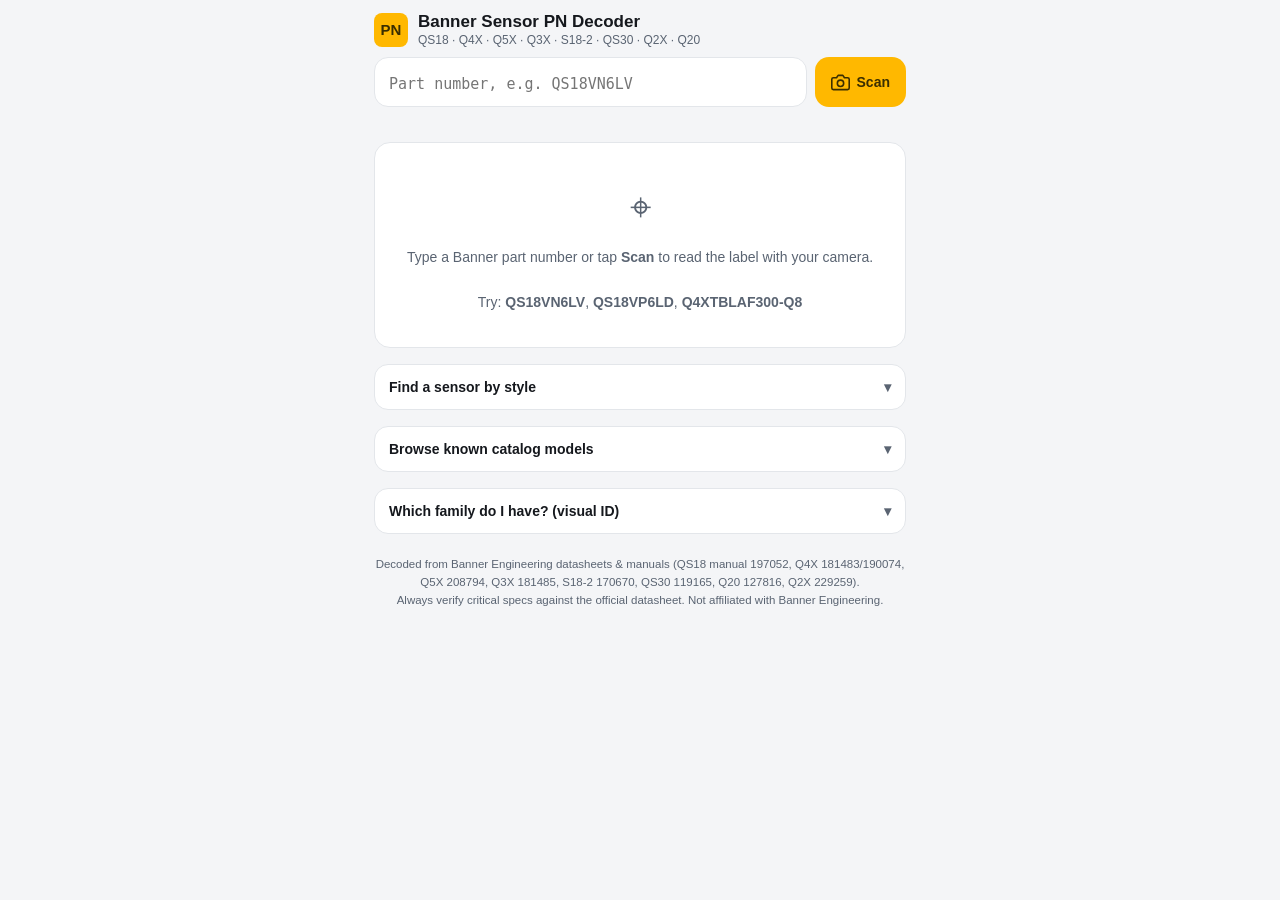
==== commit 5cf61569: "UI fixes found while testing the page in a browser - The "catalog model" badge missed every model wh" ====
--- a/SensorDecoder.html
+++ b/SensorDecoder.html
@@ -65,6 +65,8 @@
   .badge.ok{background:color-mix(in srgb, var(--ok) 15%, transparent); color:var(--ok);}
   .badge.gen{background:var(--unk-bg); color:var(--ink2);}
   .famdesc{font-size:12.5px; color:var(--ink2); margin-bottom:12px; line-height:1.45;}
+  .fixedpn{font-size:12px; color:var(--ink2); margin-bottom:6px;}
+  .fixedpn b{font-family:ui-monospace,SFMono-Regular,Menlo,monospace; color:var(--ink);}
   .tiles{display:grid; grid-template-columns:1fr; gap:8px;}
   @media(min-width:400px){ .tiles{grid-template-columns:1fr 1fr;} .tile.mode{grid-column:1 / -1;} }
   .tile{border-radius:13px; padding:11px 13px; background:var(--unk-bg); border:1px solid transparent;}
@@ -161,7 +163,7 @@
     </div>
     <div class="inputrow">
       <div class="field">
-        <input id="pn" placeholder="Type a part number… e.g. QS18VN6LV" autocomplete="off" autocorrect="off" autocapitalize="characters" spellcheck="false">
+        <input id="pn" placeholder="Part number, e.g. QS18VN6LV" autocomplete="off" autocorrect="off" autocapitalize="characters" spellcheck="false">
         <button class="clearbtn" id="clearbtn" aria-label="Clear">✕</button>
       </div>
       <button class="scanbtn" id="scanopen">
@@ -233,7 +235,7 @@
 /* ================= LIGHT SOURCE HELPERS ================= */
 const L = {
   IR: (nm) => ({kind:'ir', label:'Infrared LED', detail:(nm?nm+' nm · ':'')+'invisible beam'}),
-  RED: (nm) => ({kind:'red', label:'Visible red LED', detail:(nm?nm+' nm':'red LED')}),
+  RED: (nm) => ({kind:'red', label:'Visible red LED', detail:(nm?nm+' nm · visible beam':'visible beam')}),
   L1: (nm) => ({kind:'laser', label:'LASER · Class 1', detail:(nm||655)+' nm visible red'}),
   L2: (nm) => ({kind:'laser', label:'LASER · Class 2', detail:(nm||655)+' nm visible red'}),
   US: () => ({kind:'us', label:'Ultrasonic', detail:'sound waves — no light'}),
@@ -290,9 +292,15 @@
   RB:'Bipolar (1 NPN + 1 PNP) — dark operate'
 };
 const QS18_EXPERT_OK = new Set(['D','DB','W','DV','LP','XLPC','CV15','CV45','FP','F','AF120','AF250']);
+/* Expert IO-Link opposed-mode pairs — QS18EK6E/EV emitters, QS18EK6R/RV receivers (p/n 196872) */
+const QS18_EK_OPPOSED = {
+  E:  {m:'Opposed (through-beam) — emitter', r:'20 m beam', l:L.IR(), emitter:true},
+  EV: {m:'Opposed — emitter, visible red',   r:'20 m beam', l:L.RED(), emitter:true},
+  R:  {m:'Opposed (through-beam) — receiver', r:'20 m', l:L.IR(),  note:'Pairs with the QS18EK6E emitter'},
+  RV: {m:'Opposed — receiver, visible red',   r:'20 m', l:L.RED(), note:'Pairs with the QS18EK6EV emitter'}
+};
 const QD = {
   '':'Integral 2 m PVC cable',
-  'W/30':'Integral 9 m (30 ft) cable',
   Q:'150 mm pigtail → 4-pin M8 (Pico) QD',
   Q5:'150 mm pigtail → 4-pin M12 (Euro) QD',
   Q7:'Integral 4-pin M8 (Pico) QD',
@@ -305,17 +313,19 @@
 };
 
 /* ================= OTHER FAMILY DATA ================= */
+/* Every S18-2 model uses a visible red emitter LED (p/n 170670 — "Emitter LED: Visible Red");
+   the manual does not publish a wavelength. */
 const S18_MODES = {
-  EL:{m:'Opposed — emitter', r:'25 m beam', l:L.UNK(), na:true},
-  ES:{m:'Opposed — emitter with power adjust', r:'25 m beam', l:L.UNK(), na:true},
-  EJ:{m:'Opposed — emitter with beam-inhibit input', r:'25 m beam', l:L.UNK(), na:true},
-  RL:{m:'Opposed — receiver', r:'25 m', l:L.UNK()},
-  RS:{m:'Opposed — receiver with sensitivity pot', r:'25 m', l:L.UNK()},
-  LPC:{m:'Polarized retroreflective (with pot)', r:'6 m', l:L.RED()},
-  LP:{m:'Polarized retroreflective', r:'6 m', l:L.RED()},
-  LV:{m:'Retroreflective (non-polarized, with adjust)', r:'7.5 m', l:L.RED()},
-  DL:{m:'Diffuse — long range', r:'750 mm', l:L.UNK()},
-  DS:{m:'Diffuse — short range (with pot)', r:'300 mm', l:L.UNK()},
+  EL:{m:'Opposed — emitter', r:'25 m beam', l:L.RED(), na:true},
+  ES:{m:'Opposed — emitter with power adjust', r:'25 m beam', l:L.RED(), na:true},
+  EJ:{m:'Opposed — emitter with beam-inhibit input', r:'25 m beam', l:L.RED(), na:true},
+  RL:{m:'Opposed — receiver', r:'25 m', l:L.RED()},
+  RS:{m:'Opposed — receiver with sensitivity pot', r:'25 m', l:L.RED()},
+  LPC:{m:'Polarized retroreflective (with pot)', r:'6 m', l:L.RED(), note:'Range specified with a BRT-84 reflector'},
+  LP:{m:'Polarized retroreflective', r:'6 m', l:L.RED(), note:'Range specified with a BRT-84 reflector'},
+  LV:{m:'Retroreflective (non-polarized, with adjust)', r:'7.5 m', l:L.RED(), note:'Range specified with a BRT-84 reflector'},
+  DL:{m:'Diffuse — long range (with adjust)', r:'750 mm', l:L.RED()},
+  DS:{m:'Diffuse — short range (with pot)', r:'300 mm', l:L.RED()},
   FF30:{m:'Fixed-field (background suppression)', r:'30 mm cutoff', l:L.RED()},
   FF50:{m:'Fixed-field (background suppression)', r:'50 mm cutoff', l:L.RED()},
   FF75:{m:'Fixed-field (background suppression)', r:'75 mm cutoff', l:L.RED()},
@@ -328,9 +338,9 @@
   EXH2O:{m:'Opposed — high-power emitter, water detection', r:'213 m beam', l:L.IR(), na:true},
   LLPC:{m:'Polarized retro — LASER, low-contrast TEACH', r:'0.2–18 m', l:L.L1(), note:'For small / partial-beam targets, thread break'},
   AFF400:{m:'Adjustable foreground suppression', r:'400 mm', l:L.RED()},
-  FF200:{m:'Fixed-field (background suppression)', r:'200 mm cutoff', l:L.RED()},
-  FF400:{m:'Fixed-field (background suppression)', r:'400 mm cutoff', l:L.RED()},
-  FF600:{m:'Fixed-field (background suppression)', r:'600 mm cutoff', l:L.RED()},
+  FF200:{m:'Fixed-field (background suppression)', r:'200 mm cutoff', l:L.RED(680)},
+  FF400:{m:'Fixed-field (background suppression)', r:'400 mm cutoff', l:L.RED(680)},
+  FF600:{m:'Fixed-field (background suppression)', r:'600 mm cutoff', l:L.RED(680)},
   AF600:{m:'Adjustable-field background suppression', r:'cutoff adj. 50–600 mm', l:L.RED()},
   EDV:{m:'Diffuse — visible red, TEACH', r:'≈1.4 m', l:L.RED(), note:'“Expert” TEACH model'},
   ARX:{m:'Opposed — high-power receiver (light operate)', r:'213 m', l:L.IR()},
@@ -339,12 +349,12 @@
   LDL:{m:'Diffuse — LASER, long range', r:'800 mm', l:L.L2()},
   EX:{m:'Opposed — high-power emitter', r:'213 m beam', l:L.IR(), na:true},
   LD:{m:'Diffuse — LASER', r:'400 mm', l:L.L1()},
-  LP:{m:'Polarized retroreflective', r:'8 m', l:L.RED()},
-  LV:{m:'Retroreflective (non-polarized)', r:'12 m', l:L.RED()},
+  LP:{m:'Polarized retroreflective', r:'8 m', l:L.RED(630)},
+  LV:{m:'Retroreflective (non-polarized)', r:'12 m', l:L.RED(630)},
   AF:{m:'Adjustable-field background suppression', r:'cutoff adj. 50–300 mm', l:L.RED()},
-  E:{m:'Opposed — emitter', r:'60 m beam', l:L.IR(), na:true},
-  R:{m:'Opposed — receiver', r:'60 m', l:L.IR()},
-  D:{m:'Diffuse (proximity)', r:'1 m', l:L.IR()}
+  E:{m:'Opposed — emitter', r:'60 m beam', l:L.IR(875), na:true},
+  R:{m:'Opposed — receiver', r:'60 m', l:L.IR(875)},
+  D:{m:'Diffuse (proximity)', r:'1 m', l:L.IR(940)}
 };
 const QS30_ORDER = ['ELVC','EXH2O','LLPC','AFF400','FF200','FF400','FF600','AF600','EDV','ARX','RRX','LLP','LDL','EX','LD','LP','LV','AF','E','R','D'];
 const Q2X_MODES = {
@@ -356,63 +366,130 @@
   FF75:{m:'Fixed-field (background suppression)', r:'75 mm cutoff', l:L.RED(645)},
   AF150:{m:'Adjustable-field background suppression', r:'cutoff adj. 18–150 mm', l:L.RED()},
   LAF100:{m:'Adjustable-field BGS — LASER', r:'cutoff adj. 18–100 mm', l:L.L1()},
-  LAF2IR:{m:'Laser measurement — infrared', r:'20–2000 mm', l:{kind:'laser', label:'LASER · Class 1 (IR)', detail:'940 nm — invisible'}},
-  LAF3IR:{m:'Laser measurement — infrared', r:'20–3000 mm', l:{kind:'laser', label:'LASER · Class 1 (IR)', detail:'940 nm — invisible'}},
+  LAF2IR:{m:'Laser measurement — infrared', r:'20–2000 mm', l:{kind:'laser', label:'LASER · Class 1 (IR)', detail:'infrared — invisible beam'}},
+  LAF3IR:{m:'Laser measurement — infrared', r:'20–3000 mm', l:{kind:'laser', label:'LASER · Class 1 (IR)', detail:'infrared — invisible beam'}},
   LPF:{m:'Polarized retroreflective', r:'see datasheet', l:L.RED()},
   R:{m:'Opposed — receiver', r:'3 m', l:L.RED()}
 };
 const Q20_MODES = {
-  RL:{m:'Opposed — receiver (long range)', r:'20 m', l:L.IR(), note:'Pairs with Q20EL emitter'},
-  R:{m:'Opposed — receiver', r:'12 m', l:L.RED(), note:'Pairs with Q20E emitter'},
-  LP:{m:'Polarized retroreflective', r:'4 m', l:L.RED()},
-  LV:{m:'Retroreflective (non-polarized)', r:'6 m', l:L.RED()},
-  DVS:{m:'Diffuse — small visible spot', r:'250 mm', l:L.RED()},
-  DXL:{m:'Diffuse — extra-long range', r:'1.5 m', l:L.UNK()},
-  DL:{m:'Diffuse — long range', r:'800 mm', l:L.UNK()},
-  D:{m:'Diffuse (proximity)', r:'250 mm', l:L.UNK()},
-  FF50:{m:'Fixed-field (background suppression)', r:'50 mm cutoff', l:L.RED()},
-  FF100:{m:'Fixed-field (background suppression)', r:'100 mm cutoff', l:L.RED()},
-  FF150:{m:'Fixed-field (background suppression)', r:'150 mm cutoff', l:L.RED()}
+  RL:{m:'Opposed — receiver (long range)', r:'20 m', l:L.IR(850), note:'Pairs with Q20EL emitter'},
+  R:{m:'Opposed — receiver', r:'12 m', l:L.RED(624), note:'Pairs with Q20E emitter'},
+  LP:{m:'Polarized retroreflective', r:'4 m', l:L.RED(645), note:'Range specified with a BRT-84 reflector'},
+  LV:{m:'Retroreflective (non-polarized)', r:'6 m', l:L.RED(645), note:'Range specified with a BRT-84 reflector'},
+  DVS:{m:'Diffuse — small visible spot', r:'250 mm', l:L.RED(660)},
+  DXL:{m:'Diffuse — extra-long range', r:'1.5 m', l:L.IR(850)},
+  DL:{m:'Diffuse — long range', r:'800 mm', l:L.RED(624)},
+  D:{m:'Diffuse (proximity)', r:'250 mm', l:L.RED(624)},
+  FF50:{m:'Fixed-field (background suppression)', r:'50 mm cutoff', l:L.RED(655)},
+  FF100:{m:'Fixed-field (background suppression)', r:'100 mm cutoff', l:L.RED(655)},
+  FF150:{m:'Fixed-field (background suppression)', r:'150 mm cutoff', l:L.RED(655)}
 };
 
 /* ================= KNOWN CATALOG MODELS ================= */
-const KNOWN = new Set(("QS186E QS186EQ8 QS186EV QS186EB QS186LE QS186LEQ8 QS18VN6R QS18VP6R QS18VP6RQ8 QS18VN6RB QS18VP6RB "+
-"QS18VN6LV QS18VP6LV QS18VN6LVQ8 QS18VP6LVQ8 QS18VN6LP QS18VP6LP QS18VN6LPQ8 QS18VP6LPQ5 QS18RB6LPQ8 "+
-"QS18VN6LLP QS18VP6LLP QS18VN6LLPQ8 QS18VP6LLPQ8 QS18VN6LD QS18VP6LD QS18VN6LDQ8 QS18VN6LAF QS18VP6LAF QS18VP6LAF250Q "+
-"QS18VN6D QS18VP6D QS18VP6DQ8 QS18VN6DL QS18VP6DL QS18VP6DLQ8 QS18VN6DVS QS18VP6DVS QS18VN6DB QS18VP6DB "+
-"QS18VN6W QS18VP6W QS18VP6WQ8 QS18VN6FF50 QS18VP6FF50 QS18VP6FF50Q8 QS18VN6FF100 QS18VP6FF100 QS18VP6FF100Q9 "+
-"QS18VP6FF125 QS18VN6FF150 QS18VP6FF150 QS18VP6FF150Q8 QS18VN6AF100 QS18VP6AF100 QS18VP6AF100Q5 QS18VN6AF250 "+
-"QS18VP6AF250 QS18VP6AF250Q8 QS18K6AF250Q8 QS18K6AF120Q8 QS18VN6AF300 QS18VP6AF300 QS18AB6AF300 "+
-"QS18VN6CV15 QS18VP6CV15 QS18VN6CV45 QS18VP6CV45 QS18VN6F QS18VP6F QS18VN6FP QS18VP6FP "+
-"QS18VN6XLP QS18VP6XLP QS18VP6XLPQ8 QS18EN6XLPC QS18EP6XLPC QS18EK6XLPC QS18EN6D QS18EP6D QS18EP6DQ8 "+
-"QS18EN6LP QS18EP6LP QS18EP6LPQ8 QS18EN6LPQ8 QS18EN6DV QS18EP6DV QS18EP6DVQ5 QS18EK6LPQ8 QS18EK6DQ8 QS18EK6DVQ8 "+
-"QS18EK6CV15Q8 QS18EK6CV45Q8 QS18EK6FPQ8 QS18UNA QS18UPA QS18UPAQ8 QS18UNAE QS18UPAE QS18WE QS18APWR QS18RPWLPQ2 QS18APWDXL "+
-"Q4XTBLAF100-Q8 Q4XTBLAF300-Q8 Q4XTBLAF500-Q8 Q4XTBCOD300-Q8 Q4XTILAF100-Q8 Q4XTILAF300-Q8 Q4XTILAF500-Q8 Q4XTILAF600-Q8 "+
-"Q4XTULAF100-Q8 Q4XTULAF300-Q8 Q4XTULAF500-Q8 Q4XTULAF600-Q8 Q4XTKLAF100-Q8 Q4XTKLAF300-Q8 Q4XTKLAF600-Q8 "+
-"Q4XFKLAF110-Q8 Q4XFKLAF310-Q8 Q4XFKLAF610-Q8 Q4XFPLAF110-Q8 Q4XFPLAF310-Q8 Q4XFNLAF110-Q8 Q4XFNLAF310-Q8 Q4XFPCOD310-Q8 "+
-"Q5XKLAF2000-Q8 Q5XKLAF3000-Q8 Q5XKLAF5000-Q8 Q5XKLAF10000-Q8 Q5XKLAF2000-Q8-JAM Q5XKLAF2000-Q8-PFM "+
-"Q3XTBLD-Q8 Q3XTBLD50-Q8 Q3XTBLD100-Q8 Q3XTBLD150-Q8 Q3XTBLD200-Q8 "+
-"S18-2NAEL-2M S18-2NAEL-Q8 S18-2NAES-Q8 S18-2NAEJ-2M S18-2VNRL-Q8 S18-2VPRL-Q8 S18-2VNRS-Q8 S18-2VPRS-Q8 "+
-"S18-2VPLP-Q8 S18-2VNLP-2M S18-2VPLPC-Q8 S18-2VNLPC-2M S18-2VPLV-Q8 S18-2VNLV-2M S18-2VPDL-2M S18-2VPDL-Q8 S18-2VNDL-2M "+
-"S18-2VPDS-Q8 S18-2VNDS-2M S18-2VPFF50-Q8 S18-2VPFF100-Q8 S18-2VNFF200-2M "+
-"QS30E QS30EQ QS30R QS30RQ QS30EX QS30EXQ QS30ARX QS30ARXQ QS30RRX QS30RRXQ QS30LV QS30LVQ QS30LP QS30LPQ "+
-"QS30LLP QS30LLPQ QS30LLPC QS30LLPCQ QS30D QS30DQ QS30LD QS30LDQ QS30LDL QS30LDLQ QS30ELVC QS30ELVCQ QS30ELVCQ5 "+
-"QS30FF200 QS30FF400 QS30FF600 QS30AF600Q "+
-"Q2XABFF30-Q Q2XABAF150-Q5 Q2XRBAF150-Q5 Q2XABLAF100-Q5 Q2XKLAF2IR-Q Q2XKLAF3IR-Q5 Q2XAPR-Q3 Q2XAPLPF-Q3 Q2XRPAF150-2M "+
-"Q20E Q20EL Q20PR Q20NR Q20PRL Q20NRL Q20PLP Q20NLV Q20PDL Q20NDL Q20PFF100 Q20PLPQ7").split(/\s+/));
+/* Catalog models pulled from the Banner product manuals linked in the footer.
+   Comma-separated because cable-length suffixes contain a space ("QS18VP6LV W/30"). */
+const KNOWN = new Set((
+  "Q20E,Q20EL,Q20EQ5,Q20EQ7,Q20EQPMA,Q20NDL,Q20NDVS,Q20NDXL,Q20NFF100,Q20NFF150,Q20NFF50,Q20NLP,Q20NLV,Q20NR,"+
+  "Q20NRL,Q20PDL,Q20PDVS,Q20PDXL,Q20PFF100,Q20PFF150,Q20PFF50,Q20PLP,Q20PLPQ7,Q20PLV,Q20PR,Q20PRL,"+
+  "Q2XABAF150-Q5,Q2XABFF15-Q,Q2XABFF30-Q,Q2XABFF50-Q,Q2XABFF75-Q,Q2XABFFVS30-Q,Q2XABFFVS50-Q,Q2XABLAF100-Q5,"+
+  "Q2XAPLPF-Q3,Q2XAPR-Q3,Q2XKLAF2IR-Q,Q2XKLAF2IR-Q5,Q2XKLAF3IR-Q,Q2XKLAF3IR-Q5,Q2XNLAF2IR-Q,Q2XNLAF3IR-Q,"+
+  "Q2XRBAF150-Q5,Q2XRPAF150-2M,Q3XTBLD-Q8,Q3XTBLD100-Q8,Q3XTBLD150-Q8,Q3XTBLD200-Q8,Q3XTBLD50-Q8,"+
+  "Q4XFILAF110-Q8,Q4XFILAF310-Q8,Q4XFILAF610-Q8,Q4XFKLAF110-Q8,Q4XFKLAF310-Q8,Q4XFKLAF610-Q8,Q4XFNLAF110-Q8,"+
+  "Q4XFNLAF310-Q8,Q4XFPCOD310-Q8,Q4XFPLAF110-Q8,Q4XFPLAF310-Q8,Q4XFULAF110-Q8,Q4XFULAF310-Q8,Q4XFULAF610-Q8,"+
+  "Q4XTBCOD300-Q8,Q4XTBLAF100-Q8,Q4XTBLAF300-Q8,Q4XTBLAF500-Q8,Q4XTILAF100-Q8,Q4XTILAF300-Q8,Q4XTILAF500-Q8,"+
+  "Q4XTILAF600-Q8,Q4XTKLAF100-Q8,Q4XTKLAF300-Q8,Q4XTKLAF600-Q8,Q4XTULAF100-Q8,Q4XTULAF300-Q8,Q4XTULAF500-Q8,"+
+  "Q4XTULAF600-Q8,Q5XKLAF10000-Q8,Q5XKLAF2000-Q8,Q5XKLAF2000-Q8-JAM,Q5XKLAF2000-Q8-PFM,Q5XKLAF3000-Q8,"+
+  "Q5XKLAF5000-Q8,QS186E,QS186E W/30,QS186EB,QS186EB W/30,QS186EBQ,QS186EBQ5,QS186EBQ7,QS186EBQ8,QS186EQ,"+
+  "QS186EQ5,QS186EQ7,QS186EQ8,QS186EV,QS186EV W/30,QS186EVQ,QS186EVQ5,QS186EVQ7,QS186EVQ8,QS186LE,QS186LEQ8,"+
+  "QS18AB6AF300,QS18ANWDLQ2,QS18ANWDXL,QS18ANWDXLQ2,QS18ANWLP,QS18ANWLPQ2,QS18ANWLV,QS18ANWLV W/30,QS18ANWLVQ2,"+
+  "QS18ANWR,QS18APWDL,QS18APWDL W/30,QS18APWDLC1,QS18APWDLQ2,QS18APWDXL,QS18APWDXL W/30,QS18APWDXLQ2,QS18APWLP,"+
+  "QS18APWLPC1,QS18APWLPQ2,QS18APWLV,QS18APWLV W/30,QS18APWLVC1 W/30,QS18APWLVQ2,QS18APWR,QS18APWR W/30,"+
+  "QS18APWRC1,QS18APWRQ2,QS18EK6CV15Q,QS18EK6CV15Q5,QS18EK6CV15Q7,QS18EK6CV15Q8,QS18EK6CV45Q,QS18EK6CV45Q5,"+
+  "QS18EK6CV45Q7,QS18EK6CV45Q8,QS18EK6DQ,QS18EK6DQ5,QS18EK6DQ7,QS18EK6DQ8,QS18EK6DVQ,QS18EK6DVQ5,QS18EK6DVQ7,"+
+  "QS18EK6DVQ8,QS18EK6E,QS18EK6EV,QS18EK6FPQ,QS18EK6FPQ5,QS18EK6FPQ7,QS18EK6FPQ8,QS18EK6LPQ,QS18EK6LPQ5,"+
+  "QS18EK6LPQ7,QS18EK6LPQ8,QS18EK6R,QS18EK6RV,QS18EK6XLPC,QS18EN6CV15,QS18EN6CV45,QS18EN6D,QS18EN6DB,QS18EN6DV,"+
+  "QS18EN6FP,QS18EN6FP W/30,QS18EN6FPQ,QS18EN6FPQ5,QS18EN6FPQ7,QS18EN6FPQ8,QS18EN6LP,QS18EN6LPQ8,QS18EN6W,"+
+  "QS18EN6XLPC,QS18EP6CV15,QS18EP6CV45,QS18EP6D,QS18EP6DB,QS18EP6DQ8,QS18EP6DV,QS18EP6DVQ5,QS18EP6FP,QS18EP6LP,"+
+  "QS18EP6LPQ8,QS18EP6W,QS18EP6XLPC,QS18K6AF120Q,QS18K6AF120Q5,QS18K6AF120Q7,QS18K6AF120Q8,QS18K6AF250Q,"+
+  "QS18K6AF250Q5,QS18K6AF250Q7,QS18K6AF250Q8,QS18RB6LPQ8,QS18RNWDL,QS18RNWDXL,QS18RNWDXL W/30,QS18RNWLP,"+
+  "QS18RNWLP W/30,QS18RNWLPQ2,QS18RNWLV,QS18RNWR,QS18RNWRQ2,QS18RPWDL,QS18RPWDL W/30,QS18RPWDLQ2,QS18RPWDXL,"+
+  "QS18RPWDXL W/30,QS18RPWDXLQ2,QS18RPWLP,QS18RPWLP W/30,QS18RPWLPQ2,QS18RPWLV,QS18RPWLVQ2,QS18RPWR,"+
+  "QS18RPWR W/30,QS18RPWRQ2,QS18UNA,QS18UNA W/30,QS18UNAE,QS18UNAEQ7,QS18UNAQ,QS18UNAQ5,QS18UNAQ7,QS18UNAQ8,"+
+  "QS18UPA,QS18UPAE,QS18UPAE W/30,QS18UPAEQ7,QS18UPAQ8,QS18VN6AF100,QS18VN6AF100Q,QS18VN6AF100Q5,QS18VN6AF120,"+
+  "QS18VN6AF120 W/30,QS18VN6AF250,QS18VN6AF250 W/30,QS18VN6AF250Q,QS18VN6AF250Q5,QS18VN6AF250Q7,QS18VN6AF250Q8,"+
+  "QS18VN6AF300,QS18VN6AF300 W/30,QS18VN6AF300Q,QS18VN6AF300Q5,QS18VN6CV15,QS18VN6CV15 W/30,QS18VN6CV15Q,"+
+  "QS18VN6CV15Q5,QS18VN6CV15Q7,QS18VN6CV15Q8,QS18VN6CV45,QS18VN6CV45 W/30,QS18VN6CV45Q,QS18VN6CV45Q5,"+
+  "QS18VN6CV45Q7,QS18VN6CV45Q8,QS18VN6D,QS18VN6D W/30,QS18VN6DB,QS18VN6DB W/30,QS18VN6DBQ,QS18VN6DBQ5,"+
+  "QS18VN6DBQ7,QS18VN6DBQ8,QS18VN6DL,QS18VN6DL W/30,QS18VN6DLQ,QS18VN6DLQ5,QS18VN6DLQ7,QS18VN6DLQ8,QS18VN6DQ,"+
+  "QS18VN6DQ5,QS18VN6DQ7,QS18VN6DQ8,QS18VN6DVS,QS18VN6DVS W/30,QS18VN6DVSQ,QS18VN6DVSQ5,QS18VN6DVSQ7,"+
+  "QS18VN6DVSQ8,QS18VN6F,QS18VN6F W/30,QS18VN6FF100,QS18VN6FF100 W/30,QS18VN6FF100Q,QS18VN6FF100Q5,"+
+  "QS18VN6FF100Q7,QS18VN6FF100Q8,QS18VN6FF150,QS18VN6FF150 W/30,QS18VN6FF150Q,QS18VN6FF150Q5,QS18VN6FF150Q7,"+
+  "QS18VN6FF150Q8,QS18VN6FF50,QS18VN6FF50 W/30,QS18VN6FF50Q,QS18VN6FF50Q5,QS18VN6FF50Q7,QS18VN6FF50Q8,"+
+  "QS18VN6FP,QS18VN6FP W/30,QS18VN6FPQ,QS18VN6FPQ5,QS18VN6FPQ7,QS18VN6FPQ8,QS18VN6FQ,QS18VN6FQ5,QS18VN6FQ7,"+
+  "QS18VN6LAF,QS18VN6LAF250,QS18VN6LD,QS18VN6LD W/30,QS18VN6LDQ,QS18VN6LDQ5,QS18VN6LDQ7,QS18VN6LDQ8,QS18VN6LLP,"+
+  "QS18VN6LLPQ8,QS18VN6LP,QS18VN6LP W/30,QS18VN6LPQ,QS18VN6LPQ5,QS18VN6LPQ7,QS18VN6LPQ8,QS18VN6LV,"+
+  "QS18VN6LV W/30,QS18VN6LVQ,QS18VN6LVQ5,QS18VN6LVQ7,QS18VN6LVQ8,QS18VN6R,QS18VN6R W/30,QS18VN6RB,"+
+  "QS18VN6RB W/30,QS18VN6RBQ,QS18VN6RBQ5,QS18VN6RBQ7,QS18VN6RBQ8,QS18VN6RQ,QS18VN6RQ5,QS18VN6RQ7,QS18VN6RQ8,"+
+  "QS18VN6W,QS18VN6W W/30,QS18VN6WQ,QS18VN6WQ5,QS18VN6WQ7,QS18VN6WQ8,QS18VN6XLP,QS18VP6AF100,QS18VP6AF100Q5,"+
+  "QS18VP6AF120,QS18VP6AF250,QS18VP6AF250 W/30,QS18VP6AF250Q8,QS18VP6AF300,QS18VP6CV15,QS18VP6CV15 W/30,"+
+  "QS18VP6CV15Q,QS18VP6CV15Q5,QS18VP6CV15Q7,QS18VP6CV15Q8,QS18VP6CV45,QS18VP6CV45Q,QS18VP6CV45Q5,QS18VP6CV45Q7,"+
+  "QS18VP6CV45Q8,QS18VP6D,QS18VP6D W/30,QS18VP6DB,QS18VP6DB W/30,QS18VP6DBQ,QS18VP6DBQ5,QS18VP6DBQ7,"+
+  "QS18VP6DBQ8,QS18VP6DL,QS18VP6DL W/30,QS18VP6DLQ,QS18VP6DLQ5,QS18VP6DLQ7,QS18VP6DLQ8,QS18VP6DQ,QS18VP6DQ7,"+
+  "QS18VP6DQ8,QS18VP6DVS,QS18VP6DVS W/30,QS18VP6DVSQ,QS18VP6DVSQ5,QS18VP6DVSQ7,QS18VP6DVSQ8,QS18VP6F,"+
+  "QS18VP6F W/30,QS18VP6FF100,QS18VP6FF100Q9,QS18VP6FF125,QS18VP6FF150,QS18VP6FF150 W/30,QS18VP6FF150Q,"+
+  "QS18VP6FF150Q5,QS18VP6FF150Q7,QS18VP6FF150Q8,QS18VP6FF50,QS18VP6FF50 W/30,QS18VP6FF50Q,QS18VP6FF50Q5,"+
+  "QS18VP6FF50Q7,QS18VP6FF50Q8,QS18VP6FP,QS18VP6FP W/30,QS18VP6FPQ,QS18VP6FPQ5,QS18VP6FPQ7,QS18VP6FPQ8,"+
+  "QS18VP6FQ,QS18VP6FQ5,QS18VP6FQ8,QS18VP6LAF,QS18VP6LAF250,QS18VP6LAF250Q,QS18VP6LD,QS18VP6LD W/30,QS18VP6LLP,"+
+  "QS18VP6LLPQ8,QS18VP6LP,QS18VP6LP W/30,QS18VP6LPQ,QS18VP6LPQ5,QS18VP6LPQ7,QS18VP6LPQ8,QS18VP6LV,"+
+  "QS18VP6LV W/10,QS18VP6LV W/30,QS18VP6LVQ,QS18VP6LVQ5,QS18VP6LVQ7,QS18VP6LVQ8,QS18VP6R,QS18VP6R W/30,"+
+  "QS18VP6RB,QS18VP6RBQ,QS18VP6RBQ5,QS18VP6RBQ7,QS18VP6RBQ8,QS18VP6RQ,QS18VP6RQ5,QS18VP6RQ7,QS18VP6RQ8,"+
+  "QS18VP6W,QS18VP6W W/30,QS18VP6WQ,QS18VP6WQ5,QS18VP6WQ7,QS18VP6WQ8,QS18VP6XLP,QS18VP6XLPQ8,QS18WE,"+
+  "QS18WE W/30,QS18WEC1,QS18WEC1 W/30,QS18WEQ2,QS30AF600Q,QS30ARX,QS30ARXQ,QS30D,QS30DQ,QS30E,QS30E W/30,"+
+  "QS30ELVC,QS30ELVCQ,QS30ELVCQ5,QS30EQ,QS30EX,QS30EX W/30,QS30EXQ,QS30FF200,QS30FF400,QS30FF600,QS30LD,"+
+  "QS30LDL,QS30LDLQ,QS30LDQ,QS30LLP,QS30LLP W/30,QS30LLPC,QS30LLPCQ,QS30LLPQ,QS30LP,QS30LPQ,QS30LV,QS30LVQ,"+
+  "QS30R,QS30RQ,QS30RRX,QS30RRXQ,S18-2NAEJ-2M,S18-2NAEJ-9M,S18-2NAEJ-Q3,S18-2NAEJ-Q5,S18-2NAEJ-Q8,S18-2NAEL-2M,"+
+  "S18-2NAEL-9M,S18-2NAEL-Q3,S18-2NAEL-Q5,S18-2NAEL-Q8,S18-2NAES-2M,S18-2NAES-9M,S18-2NAES-Q3,S18-2NAES-Q5,"+
+  "S18-2NAES-Q8,S18-2VNDL-2M,S18-2VNDL-9M,S18-2VNDL-Q3,S18-2VNDL-Q5,S18-2VNDL-Q8,S18-2VNDS-2M,S18-2VNDS-9M,"+
+  "S18-2VNDS-Q3,S18-2VNDS-Q5,S18-2VNDS-Q8,S18-2VNFF100-2M,S18-2VNFF100-9M,S18-2VNFF100-Q3,S18-2VNFF100-Q5,"+
+  "S18-2VNFF100-Q8,S18-2VNFF150-2M,S18-2VNFF150-9M,S18-2VNFF150-Q3,S18-2VNFF150-Q5,S18-2VNFF150-Q8,"+
+  "S18-2VNFF200-2M,S18-2VNFF200-9M,S18-2VNFF200-Q3,S18-2VNFF200-Q5,S18-2VNFF200-Q8,S18-2VNFF30-2M,"+
+  "S18-2VNFF30-9M,S18-2VNFF30-Q3,S18-2VNFF30-Q5,S18-2VNFF30-Q8,S18-2VNFF50-2M,S18-2VNFF50-9M,S18-2VNFF50-Q3,"+
+  "S18-2VNFF50-Q5,S18-2VNFF50-Q8,S18-2VNFF75-2M,S18-2VNFF75-9M,S18-2VNFF75-Q3,S18-2VNFF75-Q5,S18-2VNFF75-Q8,"+
+  "S18-2VNLP-2M,S18-2VNLP-9M,S18-2VNLP-Q3,S18-2VNLP-Q5,S18-2VNLP-Q8,S18-2VNLPC-2M,S18-2VNLPC-9M,S18-2VNLPC-Q3,"+
+  "S18-2VNLPC-Q5,S18-2VNLPC-Q8,S18-2VNLV-2M,S18-2VNLV-9M,S18-2VNLV-Q3,S18-2VNLV-Q5,S18-2VNLV-Q8,S18-2VNRL-2M,"+
+  "S18-2VNRL-9M,S18-2VNRL-Q3,S18-2VNRL-Q5,S18-2VNRL-Q8,S18-2VNRS-2M,S18-2VNRS-9M,S18-2VNRS-Q3,S18-2VNRS-Q5,"+
+  "S18-2VNRS-Q8,S18-2VPDL-2M,S18-2VPDL-9M,S18-2VPDL-Q3,S18-2VPDL-Q5,S18-2VPDL-Q8,S18-2VPDS-2M,S18-2VPDS-9M,"+
+  "S18-2VPDS-Q3,S18-2VPDS-Q5,S18-2VPDS-Q8,S18-2VPFF100-2M,S18-2VPFF100-9M,S18-2VPFF100-Q3,S18-2VPFF100-Q5,"+
+  "S18-2VPFF100-Q8,S18-2VPFF150-2M,S18-2VPFF150-9M,S18-2VPFF150-Q3,S18-2VPFF150-Q5,S18-2VPFF150-Q8,"+
+  "S18-2VPFF200-2M,S18-2VPFF200-9M,S18-2VPFF200-Q3,S18-2VPFF200-Q5,S18-2VPFF200-Q8,S18-2VPFF30-2M,"+
+  "S18-2VPFF30-9M,S18-2VPFF30-Q3,S18-2VPFF30-Q5,S18-2VPFF30-Q8,S18-2VPFF50-2M,S18-2VPFF50-9M,S18-2VPFF50-Q3,"+
+  "S18-2VPFF50-Q5,S18-2VPFF50-Q8,S18-2VPFF75-2M,S18-2VPFF75-9M,S18-2VPFF75-Q3,S18-2VPFF75-Q5,S18-2VPFF75-Q8,"+
+  "S18-2VPLP-2M,S18-2VPLP-9M,S18-2VPLP-Q3,S18-2VPLP-Q5,S18-2VPLP-Q8,S18-2VPLPC-2M,S18-2VPLPC-9M,S18-2VPLPC-Q3,"+
+  "S18-2VPLPC-Q5,S18-2VPLPC-Q8,S18-2VPLV-2M,S18-2VPLV-9M,S18-2VPLV-Q3,S18-2VPLV-Q5,S18-2VPLV-Q8,S18-2VPRL-2M,"+
+  "S18-2VPRL-9M,S18-2VPRL-Q3,S18-2VPRL-Q5,S18-2VPRL-Q8,S18-2VPRS-2M,S18-2VPRS-9M,S18-2VPRS-Q3,S18-2VPRS-Q5,"+
+  "S18-2VPRS-Q8"
+).split(/,/));
 
 /* ================= PARSER ================= */
 function seg(text, meaning){ return {t:text, d:meaning}; }
 
+/* Cable-length suffix: Banner writes "W/30" (9 m / 30 ft), and also "W/10" (3 m)
+   — plus the odd "W30" without the slash. Convert feet → metres generically. */
+const CABLE_FT = {10:'3 m', 20:'6 m', 30:'9 m', 50:'15 m'};
+function cableText(ft){
+  const m = CABLE_FT[ft] || (Math.round(ft*0.3048*10)/10)+' m';
+  return m + ' ('+ft+' ft) cable';
+}
 function stripSuffixes(pn, connSet){
-  let cable9 = false, special = null, conn = '';
+  let cableFt = null, special = null, conn = '';
   let m = pn.match(/-(\d{3,5})$/);
   if(m){ special = m[1]; pn = pn.slice(0, -m[0].length); }
-  if(/W\/30$/.test(pn)){ cable9 = true; pn = pn.replace(/\s*W\/30$/,''); }
+  m = pn.match(/\s*W\/?(\d{1,3})$/);
+  if(m){ cableFt = Number(m[1]); pn = pn.slice(0, -m[0].length); }
   for(const c of connSet){
     if(pn.endsWith(c)){ conn = c; pn = pn.slice(0, -c.length); break; }
   }
-  return {pn, conn, cable9, special};
+  return {pn, conn, cableFt, special};
 }
 
 function parseQS18(raw){
@@ -447,14 +524,17 @@
     segs.push(seg(m[1], m[1]==='A'?'Light operate':'Dark operate'), seg(m[2], m[2]==='N'?'N-MOSFET sinking':'P-MOSFET sourcing'), seg('W','universal voltage AC/DC family'));
     const rest = m[3];
     modeCode = rest || 'R';
-    modeInfo = QS18_MODES[rest] || (rest===''?null:null);
-    if(rest==='R'){ modeInfo = {m:'Opposed (through-beam) — receiver', r:'see datasheet', l:L.IR()}; }
+    modeInfo = QS18_MODES[rest] || null;
+    // W-series optics differ from the DC series (p/n 136003): opposed 20 m @ 940 nm,
+    // polarized retro 3.5 m @ 660 nm, retro 6.5 m, visible diffuse 450 mm, IR diffuse 1 m.
+    if(rest==='R'){ modeInfo = {m:'Opposed (through-beam) — receiver', r:'20 m', l:L.IR(940)}; }
+    if(rest==='LP'){ modeInfo = {m:'Polarized retroreflective', r:'3.5 m', l:L.RED(660)}; }
     if(!modeInfo){ return fail(fam, raw, 'Unrecognized W-series mode “'+rest+'”'); }
     segs.push(seg(rest, modeInfo.m));
     fam.famName = 'QS18 (universal voltage)';
   }
   else if(pn === 'QS18WE'){
-    modeCode='E'; modeInfo = {m:'Opposed — emitter (universal voltage)', r:'see datasheet', l:L.IR()};
+    modeCode='E'; modeInfo = {m:'Opposed — emitter (universal voltage)', r:'20 m beam', l:L.IR(940)};
     out='None — emitter only'; supply='20–270 V AC/DC';
     segs.push(seg('W','universal voltage family'), seg('E','emitter'));
   }
@@ -464,6 +544,13 @@
     expert = (oc==='EN'||oc==='EP'||oc==='EK');
     segs.push(seg(oc, out), seg('6','DC solid-state family'));
     const rest = m[2];
+    // Expert IO-Link opposed pairs are their own nomenclature (QS18EK6E ↔ QS18EK6R)
+    if(oc==='EK' && QS18_EK_OPPOSED[rest]){
+      modeCode = rest; modeInfo = QS18_EK_OPPOSED[rest];
+      segs.push(seg(rest, modeInfo.m));
+      fam.famName = 'QS18 Expert (TEACH + IO-Link)';
+      if(modeInfo.emitter) out = 'None — emitter only; IO-Link configurable, pairs with a matching receiver';
+    } else {
     for(const code of QS18_MODE_ORDER){
       if(rest === code){ modeCode = code; modeInfo = QS18_MODES[code]; break; }
     }
@@ -471,8 +558,9 @@
     segs.push(seg(modeCode, modeInfo.m));
     if(expert){
       fam.famName = 'QS18 Expert (TEACH)';
-      if(!QS18_EXPERT_OK.has(modeCode)) warns.push('Heads-up: “'+modeCode+'” is not a standard Expert-series catalog mode — double-check this part number. (Opposed receivers, for example, are QS18Vx6R, not QS18Ex6R.)');
+      if(!QS18_EXPERT_OK.has(modeCode)) warns.push('Heads-up: “'+modeCode+'” is not a standard Expert-series catalog mode — double-check this part number. (Expert opposed-mode pairs exist only as QS18EK6E/QS18EK6R and QS18EK6EV/QS18EK6RV.)');
       if(modeInfo.re) modeInfo = Object.assign({}, modeInfo, {r:modeInfo.re});
+    }
     }
     if(modeInfo.expertOnly && !expert) warns.push('“'+modeCode+'” is normally an Expert (QS18Ex6…) mode.');
     if(modeCode==='FF125' && oc==='VN') warns.push('FF125 catalog models are PNP only — QS18VN6FF125 may not exist.');
@@ -480,7 +568,7 @@
   else return fail(fam, raw, 'This QS18 part number doesn’t match the known nomenclature');
 
   if(S.conn){ segs.push(seg(S.conn, QD[S.conn]||'connector')); }
-  if(S.cable9) segs.push(seg('W/30','9 m (30 ft) cable'));
+  if(S.cableFt) segs.push(seg('W/'+S.cableFt, cableText(S.cableFt)));
   if(S.special){ segs.push(seg('-'+S.special,'customer-special / factory-modified variant')); notes.push('“-'+S.special+'” = customer-special variant; base function shown, specifics may differ.'); }
 
   return {ok:true, fam, segs, notes, warns,
@@ -489,7 +577,7 @@
 }
 
 function connText(S){
-  if(S.cable9) return QD['W/30'];
+  if(S.cableFt) return 'Integral ' + cableText(S.cableFt);
   return QD[S.conn] || QD[''];
 }
 
@@ -498,19 +586,24 @@
   const m = raw.match(/^Q4X(T|F)(B|N|P|I|U|K)(LAF|COD)(\d{3})-?Q8$/);
   if(!m) return fail(fam, raw, 'This Q4X part number doesn’t match the known nomenclature');
   const [_, hs, oc, mode, rng] = m;
-  const housing = hs==='T' ? 'Standard housing — angled display + 3 buttons' : 'Flush-mount housing — flat face, IP69K';
+  const housing = hs==='T' ? 'Threaded-barrel housing — angled display + 3 buttons' : 'Flush-mount housing — flat face, IP69K';
   const minR = hs==='T' ? 25 : 35;
   const validT = ['100','300','500','600'], validF=['110','310','610'];
   const warns=[], notes=[];
   if((hs==='T'&&!validT.includes(rng)) || (hs==='F'&&!validF.includes(rng)))
     warns.push('Range “'+rng+'” is not a standard catalog range for the '+(hs==='T'?'standard':'flush')+' housing ('+(hs==='T'?validT:validF).join('/')+' mm).');
+  // Analog (I/U) models have no discrete output at all — pin 4 is analog ground and
+  // pin 5 is a remote-teach input (p/n 185624 wiring diagram).
   const OUT = {B:'Bipolar discrete (1 NPN + 1 PNP) · 5-pin M12', N:'NPN ×1 · 4-pin M12', P:'PNP ×1 · 4-pin M12',
-    I:'Analog 4–20 mA + 1 discrete · 5-pin M12', U:'Analog 0–10 V + 1 discrete · 5-pin M12', K:'Dual discrete + IO-Link · 4-pin M12'};
+    I:'Analog current 4–20 mA only · 5-pin M12 (pin 5 = remote input)',
+    U:'Analog voltage 0–10 V only · 5-pin M12 (pin 5 = remote input)',
+    K:'Dual channel: IO-Link/push-pull + PNP or PFM · 4-pin M12'};
   const MODE = {LAF:'Laser distance — adjustable field (BGS/FGS)', COD:'Clear object detection — laser distance'};
   return {ok:true, fam,
     segs:[seg('Q4X','Q4X series'), seg(hs,housing), seg(oc,OUT[oc]), seg(mode,MODE[mode]), seg(rng,'max range '+rng+' mm'), seg('-Q8','integral M12 QD')],
     notes, warns, mode:MODE[mode], range:minR+'–'+rng+' mm', light:L.L1(655),
-    output:OUT[oc], supply:'10–30 V DC', conn:'Integral M12 (Euro) QD', housing};
+    output:OUT[oc], supply:'10–30 V DC',
+    conn:'Integral ' + (/5-pin/.test(OUT[oc]) ? '5' : '4') + '-pin M12 (Euro) QD', housing};
 }
 
 function parseQ5X(raw){
@@ -524,7 +617,7 @@
   return {ok:true, fam,
     segs:[seg('Q5X','Q5X series'), seg('K','dual discrete + IO-Link'), seg('LAF','laser adjustable field'), seg(rng,'max range '+rng+' mm'), seg('-Q8','rotatable M12 QD')].concat(m[2]?[seg(m[2],'preconfigured variant')]:[]),
     notes, warns:[], mode:'Laser distance — adjustable field (BGS/FGS)', range:minR+' mm – '+(Number(rng)/1000)+' m',
-    light:L.L2(655), output:'Dual discrete + IO-Link (Ch1 IO-Link/push-pull, Ch2 PNP/multifunction)',
+    light:L.L2(650), output:'Dual discrete + IO-Link (Ch1 IO-Link/push-pull, Ch2 PNP/multifunction)',
     supply:'10–30 V DC', conn:'Integral 4-pin M12 QD (rotates 270°)'};
 }
 
@@ -571,19 +664,22 @@
   const CONN = {'':'Integral 2 m cable (5-wire)','Q':'Integral 5-pin M12 (Euro) QD','Q5':'150 mm pigtail → M12 QD'};
   const segs=[seg('QS30','WORLD-BEAM QS30 series'), seg(mc, mi.m)];
   if(conn) segs.push(seg(conn, CONN[conn]));
-  if(S.cable9) segs.push(seg('W/30','9 m (30 ft) cable'));
+  if(S.cableFt) segs.push(seg('W/'+S.cableFt, cableText(S.cableFt)));
   return {ok:true, fam, segs, notes: mi.note?[mi.note]:[], warns:[],
     mode:mi.m, range:mi.r, light:mi.l, output:out, supply:'10–30 V DC',
-    conn: S.cable9 ? 'Integral 9 m cable' : CONN[conn]};
+    conn: S.cableFt ? 'Integral ' + cableText(S.cableFt) : CONN[conn]};
 }
 
 function parseQ2X(raw){
   const fam = {family:'Q2X', famName:'Q2X (miniature)', famDesc:'Miniature flat-body photoelectric, 10–30 V DC.'};
-  const m = raw.match(/^Q2X(?:(A|R)(B|P|N)|(K))(FFVS30|FFVS50|FF15|FF30|FF50|FF75|AF150|LAF100|LAF2IR|LAF3IR|LPF|R)(?:-(2M|Q5|Q3|Q))?$/);
+  // The light-operate/dark-operate letter is optional: the laser measurement models are
+  // Q2XKLAF…/Q2XNLAF… with no A/R prefix (p/n 229259).
+  const m = raw.match(/^Q2X(A|R)?(B|P|N|K)(FFVS30|FFVS50|FF15|FF30|FF50|FF75|AF150|LAF100|LAF2IR|LAF3IR|LPF|R)(?:-(2M|Q5|Q3|Q))?$/);
   if(!m) return fail(fam, raw, 'This Q2X part number doesn’t match the known nomenclature');
-  const lo = m[1], oc = m[2]||m[3], mode = m[4], cn = m[5];
+  const lo = m[1], oc = m[2], mode = m[3], cn = m[4];
   const mi = Q2X_MODES[mode];
-  const OUT = {B:'Bipolar (1 NPN + 1 PNP)', P:'PNP ×1', N:'NPN ×1', K:'IO-Link + PNP dual channel'};
+  const OUT = {B:'Bipolar (1 NPN + 1 PNP)', P:'PNP ×1', N:'NPN ×1',
+    K:'Dual channel: IO-Link/PNP + selectable remote input, PNP or PFM'};
   const CONN = {'2M':'Integral 2 m cable','Q':'150 mm pigtail → 4-pin M8 QD','Q3':'150 mm pigtail → 3-pin M8 QD','Q5':'150 mm pigtail → 4-pin M12 QD'};
   const segs=[seg('Q2X','Q2X series')];
   if(lo) segs.push(seg(lo, lo==='A'?'light operate':'dark operate'));
@@ -600,7 +696,7 @@
   let rest = S.pn;
   let m = rest.match(/^(E|EL)$/);
   if(m){
-    const em = m[1]==='E' ? {m:'Opposed — emitter (visible red)', r:'12 m beam', l:L.RED()} : {m:'Opposed — emitter (infrared)', r:'20 m beam', l:L.IR()};
+    const em = m[1]==='E' ? {m:'Opposed — emitter (visible red)', r:'12 m beam', l:L.RED(624)} : {m:'Opposed — emitter (infrared)', r:'20 m beam', l:L.IR(850)};
     return {ok:true, fam, segs:[seg('Q20','WORLD-BEAM Q20'), seg(m[1], em.m)].concat(S.conn?[seg(S.conn, QD[S.conn])]:[]),
       notes:[], warns:[], mode:em.m, range:em.r, light:em.l, output:'None — emitter only', supply:'10–30 V DC', conn:connText(S)};
   }
@@ -608,7 +704,7 @@
   if(!m) return fail(fam, raw, 'This Q20 part number doesn’t match the known nomenclature');
   const mi = Q20_MODES[m[2]];
   return {ok:true, fam,
-    segs:[seg('Q20','WORLD-BEAM Q20'), seg(m[1], m[1]==='P'?'PNP output':'NPN output'), seg(m[2], mi.m)].concat(S.conn?[seg(S.conn, QD[S.conn])]:[]).concat(S.cable9?[seg('W/30','9 m cable')]:[]),
+    segs:[seg('Q20','WORLD-BEAM Q20'), seg(m[1], m[1]==='P'?'PNP output':'NPN output'), seg(m[2], mi.m)].concat(S.conn?[seg(S.conn, QD[S.conn])]:[]).concat(S.cableFt?[seg('W/'+S.cableFt, cableText(S.cableFt))]:[]),
     notes: mi.note?[mi.note]:[], warns:[], mode:mi.m, range:mi.r, light:mi.l,
     output:(m[1]==='P'?'PNP (sourcing) ×1':'NPN (sinking) ×1'), supply:'10–30 V DC', conn:connText(S)};
 }
@@ -617,12 +713,9 @@
 
 function decodePN(input){
   let s = (input||'').toUpperCase().trim();
-  const has930 = /W\/30/.test(s);
   s = s.replace(/[.,;]+$/,'');
-  // normalize spaces: keep W/30 semantics, drop other whitespace
-  s = s.replace(/\s+/g,' ');
-  const compact = s.replace(/ /g,'');
-  const c = has930 ? compact : compact; // W/30 survives compaction
+  // spaces are cosmetic in Banner PNs (the "W/30" cable suffix survives compaction)
+  const c = s.replace(/\s+/g,'');
   if(/^QS18/.test(c) || /^QS186/.test(c)) return parseQS18(c);
   if(/^QS30/.test(c)) return parseQS30(c);
   if(/^S18-?2/.test(c)) return parseS18(c);
@@ -737,24 +830,30 @@
     outEl.innerHTML = '<div class="card empty"><div class="big">⌖</div>Type a Banner part number or tap <b>Scan</b> to read the label with your camera.<br><br>Try: <b>QS18VN6LV</b>, <b>QS18VP6LD</b>, <b>Q4XTBLAF300-Q8</b></div>';
     return;
   }
+  // Decode first — decodeFuzzy repairs OCR/typo prefixes such as QSI8 → QS18, which
+  // a prefix test on the raw text would reject before it ever got a chance.
+  const {res, used} = decodeFuzzy(q);
+  if(res && res.ok){ renderResult(res, used, q); return; }
   // keyword search mode if it doesn't look like a PN
-  if(!/^(QS18|QS186|QS30|S18|Q4X|Q5X|Q3X|Q2X|Q20)/i.test(q.replace(/\s+/g,''))){
+  if(!/^(QS18|QS30|S18|Q4X|Q5X|Q3X|Q2X|Q20)/i.test(q.replace(/\s+/g,''))){
     renderSearch(q); return;
   }
-  const {res} = decodeFuzzy(q);
   if(!res){ outEl.innerHTML = '<div class="card empty">Not a recognized Banner family prefix.</div>'; return; }
-  if(!res.ok){ renderFail(res, q); return; }
-  renderResult(res, q);
+  renderFail(res, q);
 }
 
 function lightTile(l){
   return '<div class="tile light-'+l.kind+'"><div class="k">Light source</div><div class="v">'+esc(l.label)+'</div><div class="d">'+esc(l.detail)+'</div></div>';
 }
 
-function renderResult(r, q){
-  const norm = q.toUpperCase().replace(/\s+(?!W\/30)/g,'').replace(/\s+/g,' ');
-  const known = KNOWN.has(norm) || KNOWN.has(norm.replace(/ /g,''));
+function renderResult(r, q, typed){
+  const compact = q.toUpperCase().replace(/\s+/g,'');
+  // Banner prints the cable-length suffix with a space: "QS18VP6LP W/30"
+  const norm = compact.replace(/(W\/?\d+)$/,' $1');
+  const known = KNOWN.has(norm) || KNOWN.has(compact);
   let html = '<div class="card">';
+  // say so when the fuzzy pass repaired what was typed or scanned
+  if(typed && norm !== typed.toUpperCase().trim().replace(/\s+/g,' ')) html += '<div class="fixedpn">Read as <b>'+esc(norm)+'</b></div>';
   html += '<div class="famline"><span class="famname">'+esc(r.fam.famName)+'</span>';
   html += known ? '<span class="badge ok">✓ catalog model</span>' : '<span class="badge gen">decoded from nomenclature</span>';
   html += '</div><div class="famdesc">'+esc(r.fam.famDesc)+'</div>';
@@ -839,13 +938,14 @@
 const modelSearch = document.getElementById('modelsearch');
 function renderModelList(){
   const f = modelSearch.value.toLowerCase().split(/\s+/).filter(Boolean);
-  const items = [];
+  const items = []; let matched = 0;
   for(const k of Array.from(KNOWN).sort()){
     const desc = describeShort(k);
     if(f.length && !f.every(t=>(k+' '+desc).toLowerCase().includes(t))) continue;
-    items.push('<button class="modelitem" data-pn="'+esc(k)+'"><b>'+esc(k)+'</b><span>'+esc(desc)+'</span></button>');
-    if(items.length>=60) break;
-  }
+    matched++;
+    if(items.length<60) items.push('<button class="modelitem" data-pn="'+esc(k)+'"><b>'+esc(k)+'</b><span>'+esc(desc)+'</span></button>');
+  }
+  if(matched>items.length) items.push('<div class="findercount">Showing the first '+items.length+' of '+matched+' — type to narrow it down.</div>');
   modelList.innerHTML = items.join('') || '<div class="empty">No matches.</div>';
 }
 modelSearch.addEventListener('input', renderModelList);
@@ -946,10 +1046,10 @@
   'QS18': 'QS18 + output <code>[VN</code><span class="pl">=NPN</span> <code>VP</code><span class="pl">=PNP</span> <code>EN/EP</code><span class="pl">=TEACH</span> <code>EK</code><span class="pl">=TEACH+IO-Link</span> <code>AB/RB</code><span class="pl">=bipolar LO/DO]</span> + <code>6</code> + mode + connector <span class="pl">(none=2 m cable,</span> <code>Q</code><span class="pl">=M8 pigtail,</span> <code>Q5</code><span class="pl">=M12 pigtail,</span> <code>Q7</code><span class="pl">=M8,</span> <code>Q8</code><span class="pl">=M12,</span> <code>W/30</code><span class="pl">=9 m cable)</span>',
   'S18-2': 'S18-2 + <code>[VN</code><span class="pl">=NPN</span> <code>VP</code><span class="pl">=PNP</span> <code>NA</code><span class="pl">=emitter]</span> + mode + <code>[-2M</code><span class="pl">=cable</span> <code>-Q8</code><span class="pl">=M12</span> <code>-Q5</code><span class="pl">=M12 pigtail]</span>',
   'QS30': 'QS30 + mode + <code>[Q</code><span class="pl">=M12 QD,</span> <code>Q5</code><span class="pl">=M12 pigtail,</span> <span class="pl">none=2 m cable]</span> — <span class="pl">all DC models are bipolar NPN+PNP</span>',
-  'Q2X': 'Q2X + <code>[A</code><span class="pl">=light-op</span> <code>R</code><span class="pl">=dark-op]</span> + <code>[B</code><span class="pl">=bipolar</span> <code>P</code><span class="pl">=PNP</span> <code>N</code><span class="pl">=NPN</span> <code>K</code><span class="pl">=IO-Link]</span> + mode + <code>[-2M -Q -Q3 -Q5]</code>',
+  'Q2X': 'Q2X + <code>[A</code><span class="pl">=light-op</span> <code>R</code><span class="pl">=dark-op</span> <span class="pl">— omitted on the laser models]</span> + <code>[B</code><span class="pl">=bipolar</span> <code>P</code><span class="pl">=PNP</span> <code>N</code><span class="pl">=NPN</span> <code>K</code><span class="pl">=IO-Link]</span> + mode + <code>[-2M -Q -Q3 -Q5]</code>',
   'Q20': 'Q20 + <code>[P</code><span class="pl">=PNP</span> <code>N</code><span class="pl">=NPN]</span> + mode + <code>[Q7</code><span class="pl">=M8,</span> <code>Q/Q5</code><span class="pl">=pigtail,</span> <span class="pl">none=cable]</span>',
-  'Q4X': 'Q4X + <code>[T</code><span class="pl">=display housing</span> <code>F</code><span class="pl">=flush]</span> + <code>[B N P I U K]</code><span class="pl"> output</span> + <code>[LAF|COD]</code> + range mm + <code>-Q8</code> — <span class="pl">all Class 1 laser</span>',
-  'Q5X': 'Q5X + <code>K</code><span class="pl">=IO-Link</span> + <code>LAF</code> + <code>[2000 3000 5000 10000]</code> + <code>-Q8</code> — <span class="pl">Class 2 laser</span>',
+  'Q4X': 'Q4X + <code>[T</code><span class="pl">=threaded barrel</span> <code>F</code><span class="pl">=flush mount]</span> + <code>[B N P I U K]</code><span class="pl"> output</span> + <code>[LAF|COD]</code> + range mm <span class="pl">(T: 100/300/500/600, F: 110/310/610)</span> + <code>-Q8</code> — <span class="pl">all Class 1 laser</span>',
+  'Q5X': 'Q5X + <code>K</code><span class="pl">=IO-Link</span> + <code>LAF</code> + <code>[2000 3000 5000 10000]</code> + <code>-Q8</code> — <span class="pl">Class 2 laser, 650 nm</span>',
   'Q3X': 'Q3X + <code>TB</code> + <code>LD</code> + <code>[— 50 100 150 200]</code> + <code>-Q8</code> — <span class="pl">Class 2 laser, bipolar</span>'
 };
 const FAM_TABLES = {'QS18':QS18_MODES, 'S18-2':S18_MODES, 'QS30':QS30_MODES, 'Q2X':Q2X_MODES, 'Q20':Q20_MODES};
@@ -976,8 +1076,10 @@
   }
   renderPatternHint();
   const pns = findMatches(finderState);
-  document.getElementById('findercount').textContent = pns.length + ' matching catalog model' + (pns.length===1?'':'s');
-  document.getElementById('finderresults').innerHTML = pns.slice(0,50).map(p=>
+  const shown = pns.slice(0,50);
+  document.getElementById('findercount').textContent = pns.length + ' matching catalog model' + (pns.length===1?'':'s')
+    + (pns.length>shown.length ? ' — showing the first '+shown.length : '');
+  document.getElementById('finderresults').innerHTML = shown.map(p=>
     '<button class="modelitem" data-pn="'+esc(p)+'"><b>'+esc(p)+'</b><span>'+esc(describeShort(p))+'</span></button>').join('');
 }
 document.addEventListener('click', e=>{
